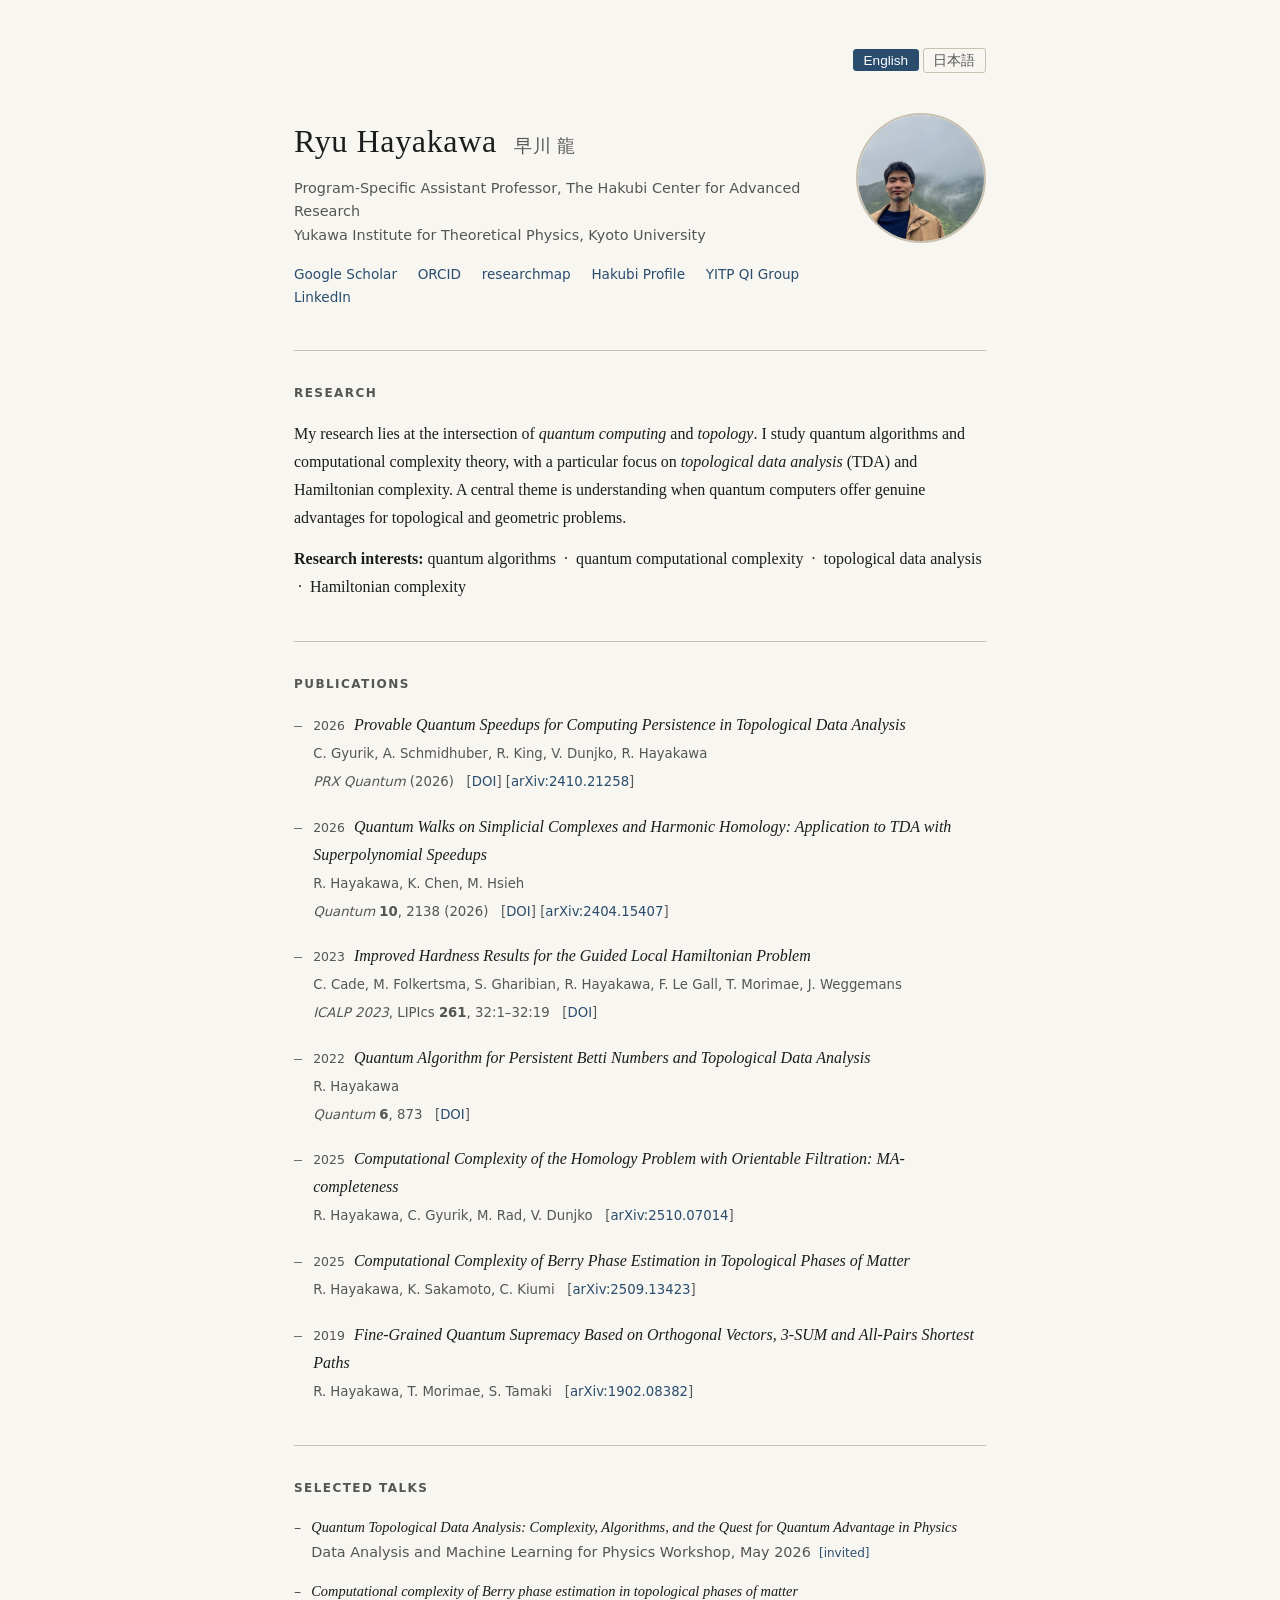
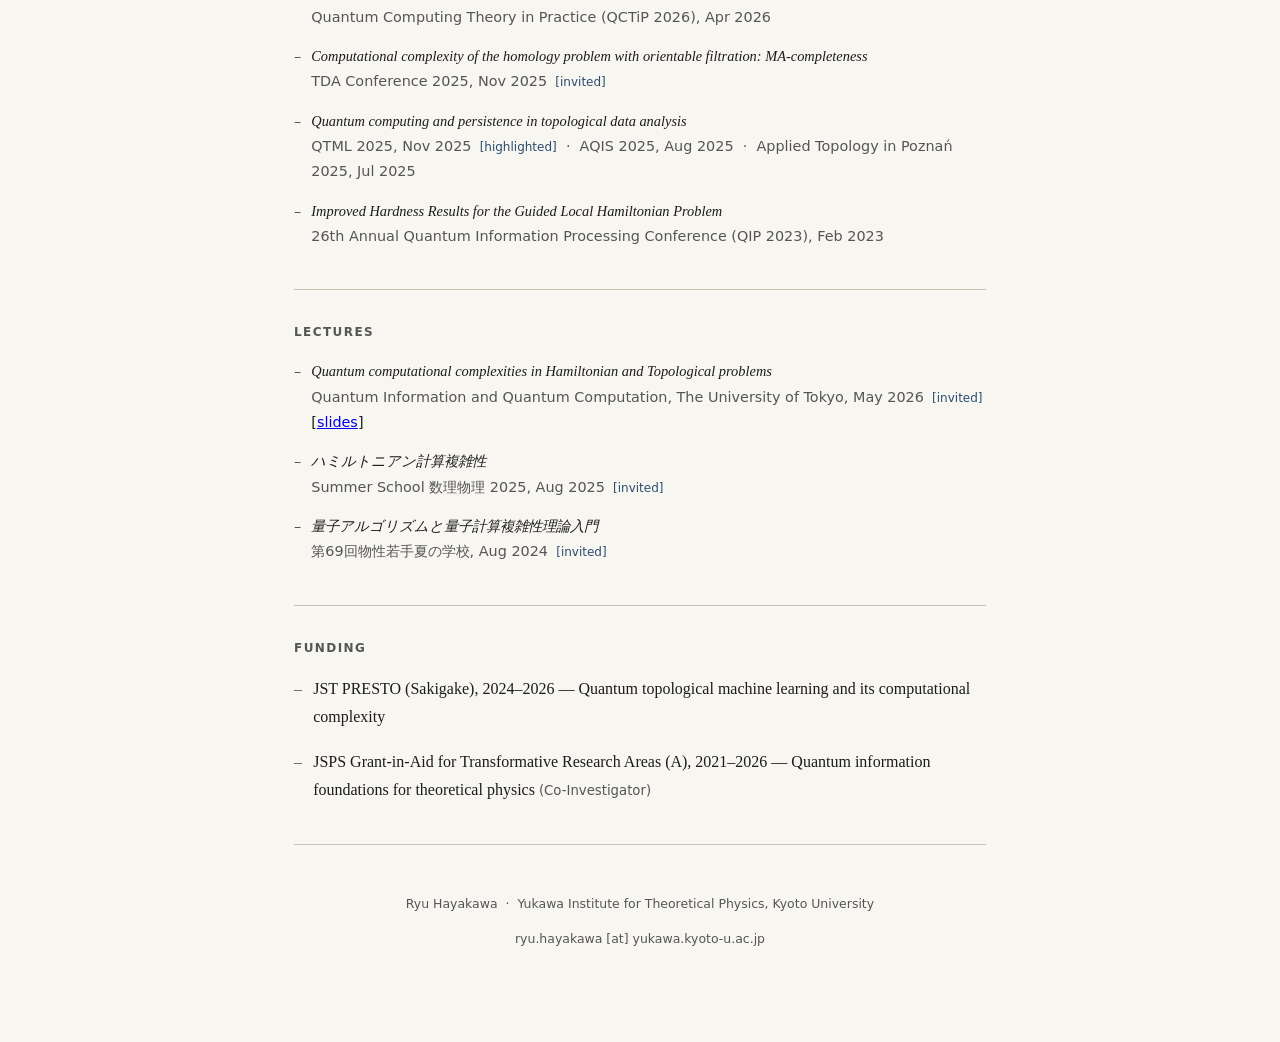
==== docs/index.html @ 7171ae9d "update publications: add PRX Quantum and Quantum 2026" ====
<!DOCTYPE html>
<html lang="en">
<head>
  <meta charset="UTF-8">
  <meta name="viewport" content="width=device-width, initial-scale=1.0">
  <title>Ryu Hayakawa</title>
  <script async src="https://www.googletagmanager.com/gtag/js?id=G-Q1CZWDJTP2"></script>
  <script>
    window.dataLayer = window.dataLayer || [];
    function gtag(){dataLayer.push(arguments);}
    gtag('js', new Date());
    gtag('config', 'G-Q1CZWDJTP2');
  </script>
  <link rel="icon" href="data:image/svg+xml,<svg xmlns='http://www.w3.org/2000/svg' viewBox='0 0 100 100'><rect width='100' height='100' rx='12' fill='%232a4d6e'/><text x='50' y='68' font-family='Georgia,serif' font-size='42' font-weight='bold' fill='%23f8f6f1' text-anchor='middle'>RH</text></svg>">
  <style>
    :root {
      --bg: #f8f6f1;
      --text: #1c1c1c;
      --muted: #555;
      --accent: #2a4d6e;
      --rule: #c8c0b0;
      --link: #2a4d6e;
    }

    * { box-sizing: border-box; margin: 0; padding: 0; }

    body {
      background: var(--bg);
      color: var(--text);
      font-family: Georgia, "Times New Roman", serif;
      font-size: 16px;
      line-height: 1.75;
      max-width: 740px;
      margin: 0 auto;
      padding: 3rem 1.5rem 5rem;
    }

    /* ── Language toggle ── */
    #lang-toggle {
      text-align: right;
      margin-bottom: 2.5rem;
      font-family: system-ui, sans-serif;
      font-size: 0.85rem;
    }
    #lang-toggle button {
      background: none;
      border: 1px solid var(--rule);
      padding: 0.2em 0.7em;
      cursor: pointer;
      font-size: 0.85rem;
      border-radius: 3px;
      color: var(--muted);
    }
    #lang-toggle button.active {
      background: var(--accent);
      color: #fff;
      border-color: var(--accent);
    }

    /* ── Header ── */
    header { margin-bottom: 2.5rem; }
    header h1 {
      font-size: 2rem;
      font-weight: normal;
      letter-spacing: 0.02em;
      margin-bottom: 0.3rem;
    }
    header h1 span.jp { font-size: 1.1rem; color: var(--muted); margin-left: 0.5em; }
    header .photo {
      float: right;
      margin: 0 0 1rem 2rem;
    }
    header .photo img {
      width: 130px;
      height: 130px;
      border-radius: 50%;
      object-fit: cover;
      border: 2px solid var(--rule);
    }
    header .affil {
      font-family: system-ui, sans-serif;
      font-size: 0.9rem;
      color: var(--muted);
      line-height: 1.6;
      margin-top: 0.5rem;
    }
    header .links {
      margin-top: 1rem;
      font-family: system-ui, sans-serif;
      font-size: 0.85rem;
    }
    header .links a { color: var(--link); text-decoration: none; margin-right: 1.2em; }
    header .links a:hover { text-decoration: underline; }

    hr { border: none; border-top: 1px solid var(--rule); margin: 2rem 0; }

    /* ── Sections ── */
    section { margin-bottom: 2.5rem; }
    h2 {
      font-size: 0.75rem;
      font-family: system-ui, sans-serif;
      letter-spacing: 0.12em;
      text-transform: uppercase;
      color: var(--muted);
      margin-bottom: 1rem;
    }

    p { margin-bottom: 0.8rem; }

    /* ── Publications ── */
    .pub-list { list-style: none; }
    .pub-list li {
      margin-bottom: 1.1rem;
      padding-left: 1.2em;
      position: relative;
    }
    .pub-list li::before {
      content: "–";
      position: absolute;
      left: 0;
      color: var(--muted);
    }
    .pub-list .title { font-style: italic; }
    .pub-list .meta {
      font-family: system-ui, sans-serif;
      font-size: 0.83rem;
      color: var(--muted);
    }
    .pub-list a { color: var(--link); text-decoration: none; }
    .pub-list a:hover { text-decoration: underline; }
    .pub-year {
      font-family: system-ui, sans-serif;
      font-size: 0.78rem;
      color: var(--muted);
      margin-right: 0.4em;
    }

    /* ── Talks ── */
    .talk-list { list-style: none; }
    .talk-list li {
      margin-bottom: 0.9rem;
      padding-left: 1.2em;
      position: relative;
      font-family: system-ui, sans-serif;
      font-size: 0.9rem;
    }
    .talk-list li::before {
      content: "–";
      position: absolute;
      left: 0;
      color: var(--muted);
    }
    .talk-list .talk-title { font-style: italic; font-family: Georgia, serif; }
    .talk-list .talk-venue { color: var(--muted); }
    .talk-invited { font-size: 0.75rem; color: var(--accent); margin-left: 0.3em; }

    /* ── Language switching ── */
    [data-lang="ja"] { display: none; }
    body.ja [data-lang="en"] { display: none; }
    body.ja [data-lang="ja"] { display: initial; }
    body.ja p[data-lang="ja"],
    body.ja li[data-lang="ja"],
    body.ja span[data-lang="ja"] { display: block; }
    body.ja span[data-lang="ja"] { display: inline; }

    /* ── Footer ── */
    footer {
      font-family: system-ui, sans-serif;
      font-size: 0.78rem;
      color: var(--muted);
      margin-top: 3rem;
      text-align: center;
    }
  </style>
</head>
<body>

<div id="lang-toggle">
  <button id="btn-en" class="active" onclick="setLang('en')">English</button>
  <button id="btn-ja" onclick="setLang('ja')">日本語</button>
</div>

<!-- ══ Header ══ -->
<header>
  <div class="photo"><img src="photo.jpg" alt="Ryu Hayakawa"></div>
  <h1>Ryu Hayakawa <span class="jp">早川 龍</span></h1>
  <div class="affil">
    <span data-lang="en">
      Program-Specific Assistant Professor, The Hakubi Center for Advanced Research<br>
      Yukawa Institute for Theoretical Physics, Kyoto University
    </span>
    <span data-lang="ja">
      京都大学 白眉センター 特定助教<br>
      受入先：基礎物理学研究所
    </span>
  </div>
  <div class="links">
    <a href="https://scholar.google.com/citations?user=KYRQmgQAAAAJ" target="_blank">Google Scholar</a>
    <a href="https://orcid.org/0000-0002-5403-1342" target="_blank">ORCID</a>
    <a href="https://researchmap.jp/ryuhayakawa" target="_blank">researchmap</a>
    <a href="https://www.hakubi.kyoto-u.ac.jp/mem/hayakawa/" target="_blank">Hakubi Profile</a>
    <a href="https://www.yukawa.kyoto-u.ac.jp/contents/labs/quantum_information" target="_blank">YITP QI Group</a>
    <a href="https://www.linkedin.com/in/ryu-hayakawa-19266b3bb/" target="_blank">LinkedIn</a>
  </div>
</header>

<hr>

<!-- ══ Research ══ -->
<section id="research">
  <h2>Research</h2>
  <p data-lang="en">
    My research lies at the intersection of <em>quantum computing</em> and <em>topology</em>.
    I study quantum algorithms and computational complexity theory, with a particular focus on
    <em>topological data analysis</em> (TDA) and Hamiltonian complexity.
    A central theme is understanding when quantum computers offer genuine advantages for
    topological and geometric problems.
  </p>
  <p data-lang="ja">
    量子計算とトポロジーの融合領域を研究しています。
    量子アルゴリズム・計算複雑性理論を中心に、特に<em>位相的データ解析</em>（TDA）への
    量子計算の応用とハミルトニアン計算複雑性を研究しています。
  </p>
  <p data-lang="en" style="margin-top:0.5rem;">
    <strong>Research interests:</strong>
    quantum algorithms &nbsp;·&nbsp;
    quantum computational complexity &nbsp;·&nbsp;
    topological data analysis &nbsp;·&nbsp;
    Hamiltonian complexity
  </p>
  <p data-lang="ja" style="margin-top:0.5rem;">
    <strong>研究テーマ：</strong>
    量子アルゴリズム &nbsp;·&nbsp;
    量子計算複雑性 &nbsp;·&nbsp;
    位相的データ解析 &nbsp;·&nbsp;
    ハミルトニアン計算複雑性
  </p>
</section>

<hr>

<!-- ══ Publications ══ -->
<section id="publications">
  <h2>Publications</h2>

  <ul class="pub-list">

    <!-- Peer-reviewed -->
    <li>
      <span class="pub-year">2026</span>
      <span class="title">Provable Quantum Speedups for Computing Persistence in Topological Data Analysis</span><br>
      <span class="meta">
        C. Gyurik, A. Schmidhuber, R. King, V. Dunjko, R. Hayakawa<br>
        <em>PRX Quantum</em> (2026) &nbsp;
        [<a href="https://doi.org/10.1103/gvys-hl8h" target="_blank">DOI</a>]
        [<a href="https://arxiv.org/abs/2410.21258" target="_blank">arXiv:2410.21258</a>]
      </span>
    </li>

    <li>
      <span class="pub-year">2026</span>
      <span class="title">Quantum Walks on Simplicial Complexes and Harmonic Homology: Application to TDA with Superpolynomial Speedups</span><br>
      <span class="meta">
        R. Hayakawa, K. Chen, M. Hsieh<br>
        <em>Quantum</em> <strong>10</strong>, 2138 (2026) &nbsp;
        [<a href="https://doi.org/10.22331/q-2026-06-15-2138" target="_blank">DOI</a>]
        [<a href="https://arxiv.org/abs/2404.15407" target="_blank">arXiv:2404.15407</a>]
      </span>
    </li>

    <li>
      <span class="pub-year">2023</span>
      <span class="title">Improved Hardness Results for the Guided Local Hamiltonian Problem</span><br>
      <span class="meta">
        C. Cade, M. Folkertsma, S. Gharibian, R. Hayakawa, F. Le Gall, T. Morimae, J. Weggemans<br>
        <em>ICALP 2023</em>, LIPIcs <strong>261</strong>, 32:1–32:19 &nbsp;
        [<a href="https://doi.org/10.4230/LIPIcs.ICALP.2023.32" target="_blank">DOI</a>]
      </span>
    </li>

    <li>
      <span class="pub-year">2022</span>
      <span class="title">Quantum Algorithm for Persistent Betti Numbers and Topological Data Analysis</span><br>
      <span class="meta">
        R. Hayakawa<br>
        <em>Quantum</em> <strong>6</strong>, 873 &nbsp;
        [<a href="https://doi.org/10.22331/q-2022-12-07-873" target="_blank">DOI</a>]
      </span>
    </li>

    <!-- Preprints -->
    <li>
      <span class="pub-year">2025</span>
      <span class="title">Computational Complexity of the Homology Problem with Orientable Filtration: MA-completeness</span><br>
      <span class="meta">
        R. Hayakawa, C. Gyurik, M. Rad, V. Dunjko &nbsp;
        [<a href="https://arxiv.org/abs/2510.07014" target="_blank">arXiv:2510.07014</a>]
      </span>
    </li>

    <li>
      <span class="pub-year">2025</span>
      <span class="title">Computational Complexity of Berry Phase Estimation in Topological Phases of Matter</span><br>
      <span class="meta">
        R. Hayakawa, K. Sakamoto, C. Kiumi &nbsp;
        [<a href="https://arxiv.org/abs/2509.13423" target="_blank">arXiv:2509.13423</a>]
      </span>
    </li>

    <li>
      <span class="pub-year">2019</span>
      <span class="title">Fine-Grained Quantum Supremacy Based on Orthogonal Vectors, 3-SUM and All-Pairs Shortest Paths</span><br>
      <span class="meta">
        R. Hayakawa, T. Morimae, S. Tamaki &nbsp;
        [<a href="https://arxiv.org/abs/1902.08382" target="_blank">arXiv:1902.08382</a>]
      </span>
    </li>

  </ul>
</section>

<hr>

<!-- ══ Talks ══ -->
<section id="talks">
  <h2>Selected Talks</h2>
  <ul class="talk-list">

    <li>
      <span class="talk-title">Quantum Topological Data Analysis: Complexity, Algorithms, and the Quest for Quantum Advantage in Physics</span><br>
      <span class="talk-venue">Data Analysis and Machine Learning for Physics Workshop, May 2026 <span class="talk-invited">[invited]</span></span>
    </li>

    <li>
      <span class="talk-title">Computational complexity of Berry phase estimation in topological phases of matter</span><br>
      <span class="talk-venue">Quantum Computing Theory in Practice (QCTiP 2026), Apr 2026</span>
    </li>

    <li>
      <span class="talk-title">Computational complexity of the homology problem with orientable filtration: MA-completeness</span><br>
      <span class="talk-venue">TDA Conference 2025, Nov 2025 <span class="talk-invited">[invited]</span></span>
    </li>

    <li>
      <span class="talk-title">Quantum computing and persistence in topological data analysis</span><br>
      <span class="talk-venue">QTML 2025, Nov 2025 <span class="talk-invited">[highlighted]</span> &nbsp;·&nbsp; AQIS 2025, Aug 2025 &nbsp;·&nbsp; Applied Topology in Poznań 2025, Jul 2025</span>
    </li>

    <li>
      <span class="talk-title">Improved Hardness Results for the Guided Local Hamiltonian Problem</span><br>
      <span class="talk-venue">26th Annual Quantum Information Processing Conference (QIP 2023), Feb 2023</span>
    </li>

  </ul>
</section>

<hr>

<!-- ══ Teaching ══ -->
<section id="teaching">
  <h2>Lectures</h2>
  <ul class="talk-list">

    <li>
      <span class="talk-title">Quantum computational complexities in Hamiltonian and Topological problems</span><br>
      <span class="talk-venue">Quantum Information and Quantum Computation, The University of Tokyo, May 2026 <span class="talk-invited">[invited]</span></span>
      <span class="meta">[<a href="slides/utokyo2026.pdf" target="_blank">slides</a>]</span>
    </li>

    <li>
      <span class="talk-title">ハミルトニアン計算複雑性</span><br>
      <span class="talk-venue">Summer School 数理物理 2025, Aug 2025 <span class="talk-invited">[invited]</span></span>
    </li>

    <li>
      <span class="talk-title">量子アルゴリズムと量子計算複雑性理論入門</span><br>
      <span class="talk-venue">第69回物性若手夏の学校, Aug 2024 <span class="talk-invited">[invited]</span></span>
    </li>

  </ul>
</section>

<hr>

<!-- ══ Funding ══ -->
<section id="funding">
  <h2 data-lang="en">Funding</h2>
  <h2 data-lang="ja" style="display:none;">競争的資金</h2>
  <ul class="pub-list">
    <li>
      <span data-lang="en">JST PRESTO (Sakigake), 2024–2026 — Quantum topological machine learning and its computational complexity</span>
      <span data-lang="ja">JST さきがけ（2024〜2026）：量子位相的機械学習法の開発と計算複雑性の解析</span>
    </li>
    <li>
      <span data-lang="en">JSPS Grant-in-Aid for Transformative Research Areas (A), 2021–2026 — Quantum information foundations for theoretical physics <span class="meta">(Co-Investigator)</span></span>
      <span data-lang="ja">科研費 学術変革領域研究(A)（2021〜2026）：理論物理学のための量子情報理論基礎 <span class="meta">（研究分担者）</span></span>
    </li>
  </ul>
</section>

<hr>

<!-- ══ Footer ══ -->
<footer>
  <p>Ryu Hayakawa &nbsp;·&nbsp; Yukawa Institute for Theoretical Physics, Kyoto University</p>
  <p style="margin-top:0.3rem;">ryu.hayakawa [at] yukawa.kyoto-u.ac.jp</p>
</footer>

<script>
  function setLang(lang) {
    document.body.classList.toggle('ja', lang === 'ja');
    document.getElementById('btn-en').classList.toggle('active', lang === 'en');
    document.getElementById('btn-ja').classList.toggle('active', lang === 'ja');
    document.documentElement.lang = lang;
  }
</script>

</body>
</html>
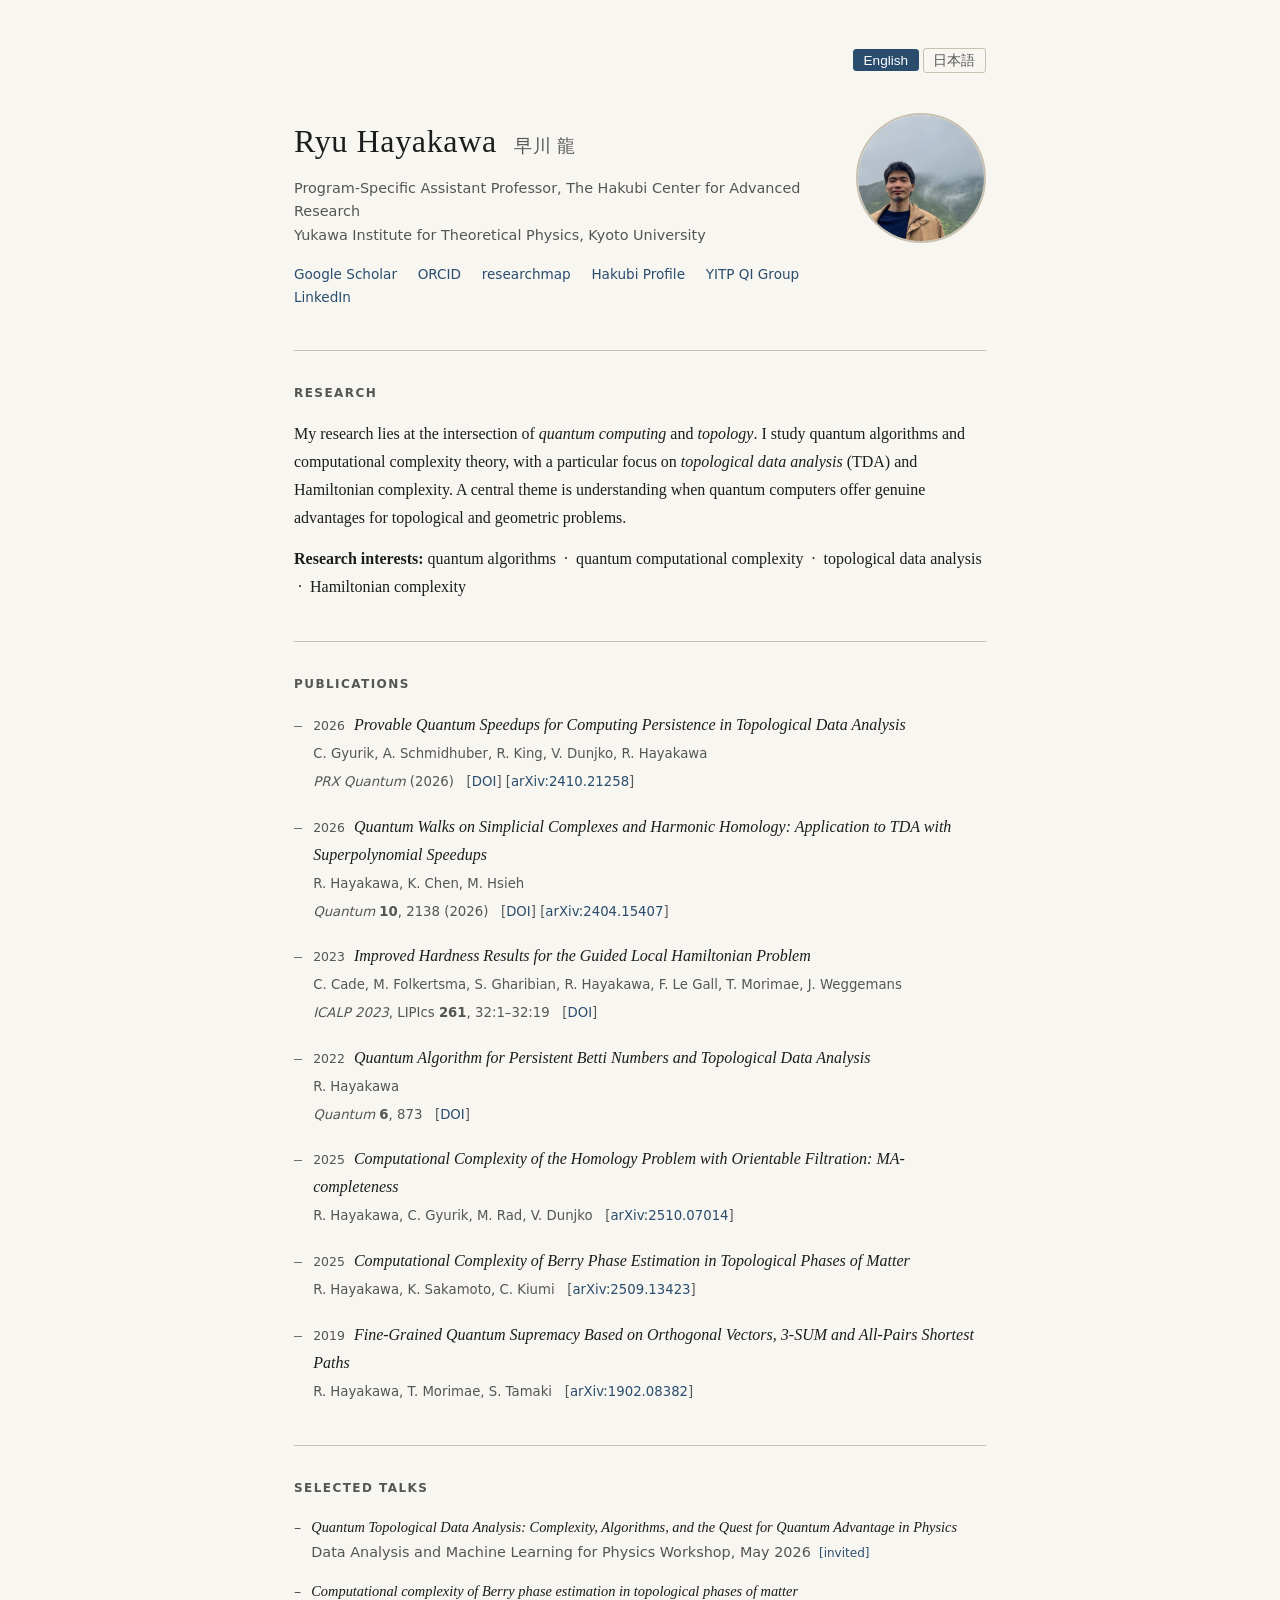
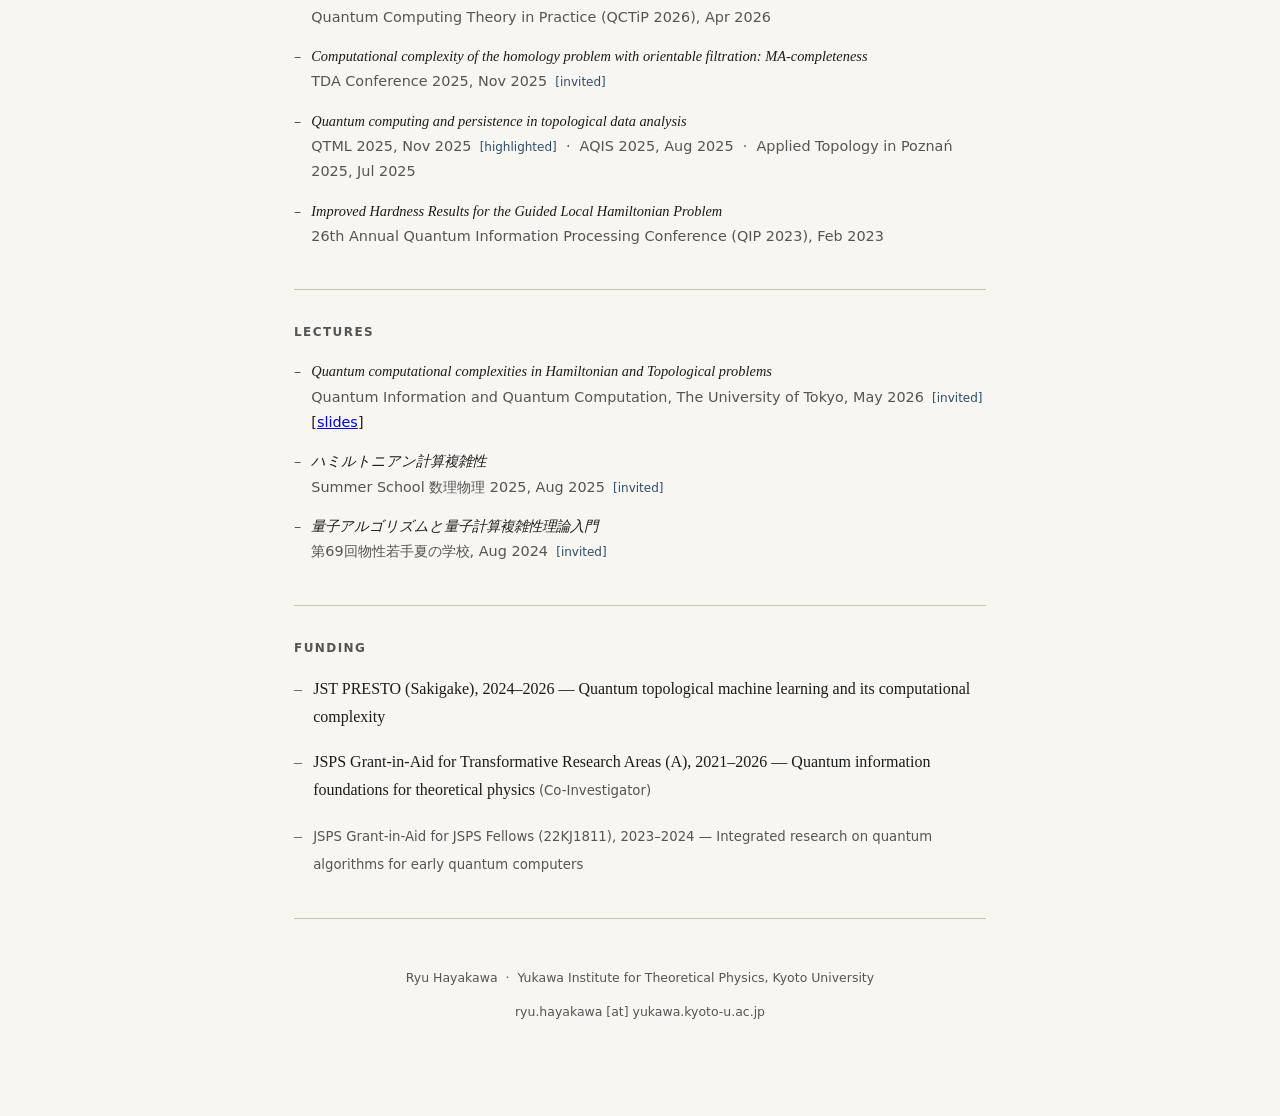
==== commit 3b53e164: "add past funding: JSPS Fellows 22KJ1811" ====
--- a/docs/index.html
+++ b/docs/index.html
@@ -395,6 +395,10 @@
       <span data-lang="en">JSPS Grant-in-Aid for Transformative Research Areas (A), 2021–2026 — Quantum information foundations for theoretical physics <span class="meta">(Co-Investigator)</span></span>
       <span data-lang="ja">科研費 学術変革領域研究(A)（2021〜2026）：理論物理学のための量子情報理論基礎 <span class="meta">（研究分担者）</span></span>
     </li>
+    <li>
+      <span data-lang="en" class="meta">JSPS Grant-in-Aid for JSPS Fellows (22KJ1811), 2023–2024 — Integrated research on quantum algorithms for early quantum computers</span>
+      <span data-lang="ja" class="meta">科研費 特別研究員奨励費（22KJ1811、2023〜2024）：初期の量子計算機に向けた量子アルゴリズムの統合的な研究</span>
+    </li>
   </ul>
 </section>
 
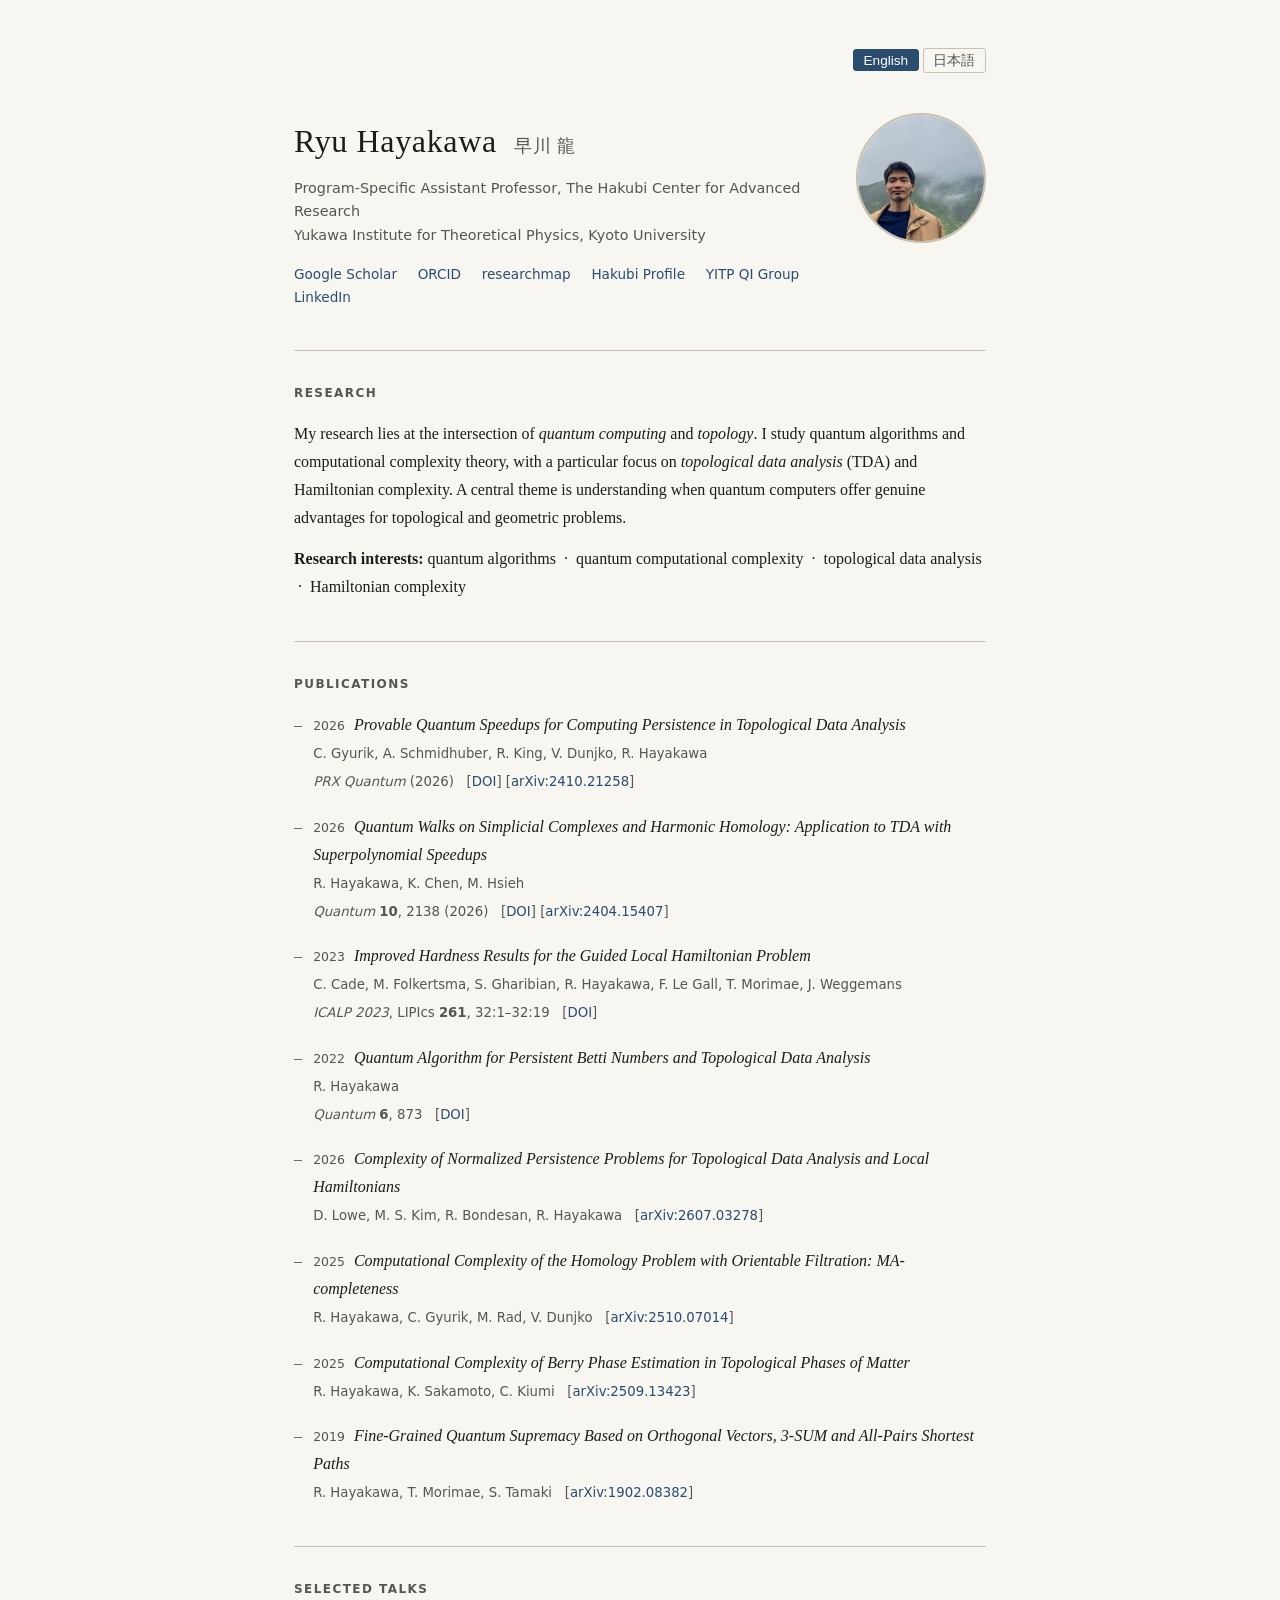
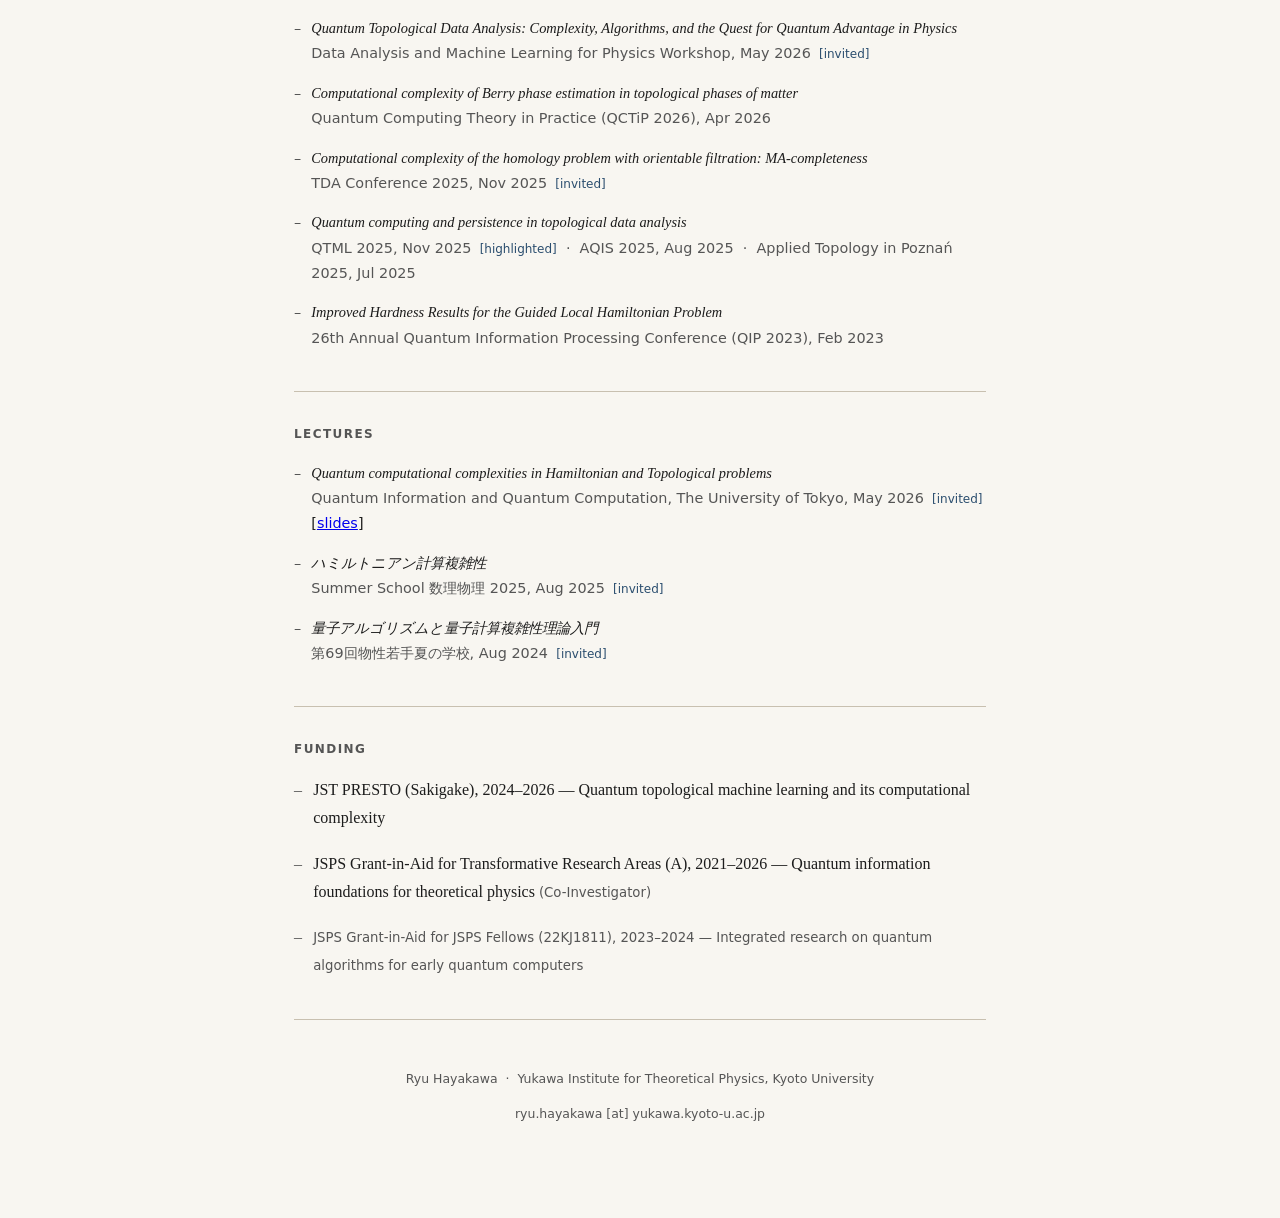
==== commit 907ce0ef: "add preprint: Complexity of Normalized Persistence Problems (arXiv:2607.03278)" ====
--- a/docs/index.html
+++ b/docs/index.html
@@ -290,6 +290,15 @@
 
     <!-- Preprints -->
     <li>
+      <span class="pub-year">2026</span>
+      <span class="title">Complexity of Normalized Persistence Problems for Topological Data Analysis and Local Hamiltonians</span><br>
+      <span class="meta">
+        D. Lowe, M. S. Kim, R. Bondesan, R. Hayakawa &nbsp;
+        [<a href="https://arxiv.org/abs/2607.03278" target="_blank">arXiv:2607.03278</a>]
+      </span>
+    </li>
+
+    <li>
       <span class="pub-year">2025</span>
       <span class="title">Computational Complexity of the Homology Problem with Orientable Filtration: MA-completeness</span><br>
       <span class="meta">
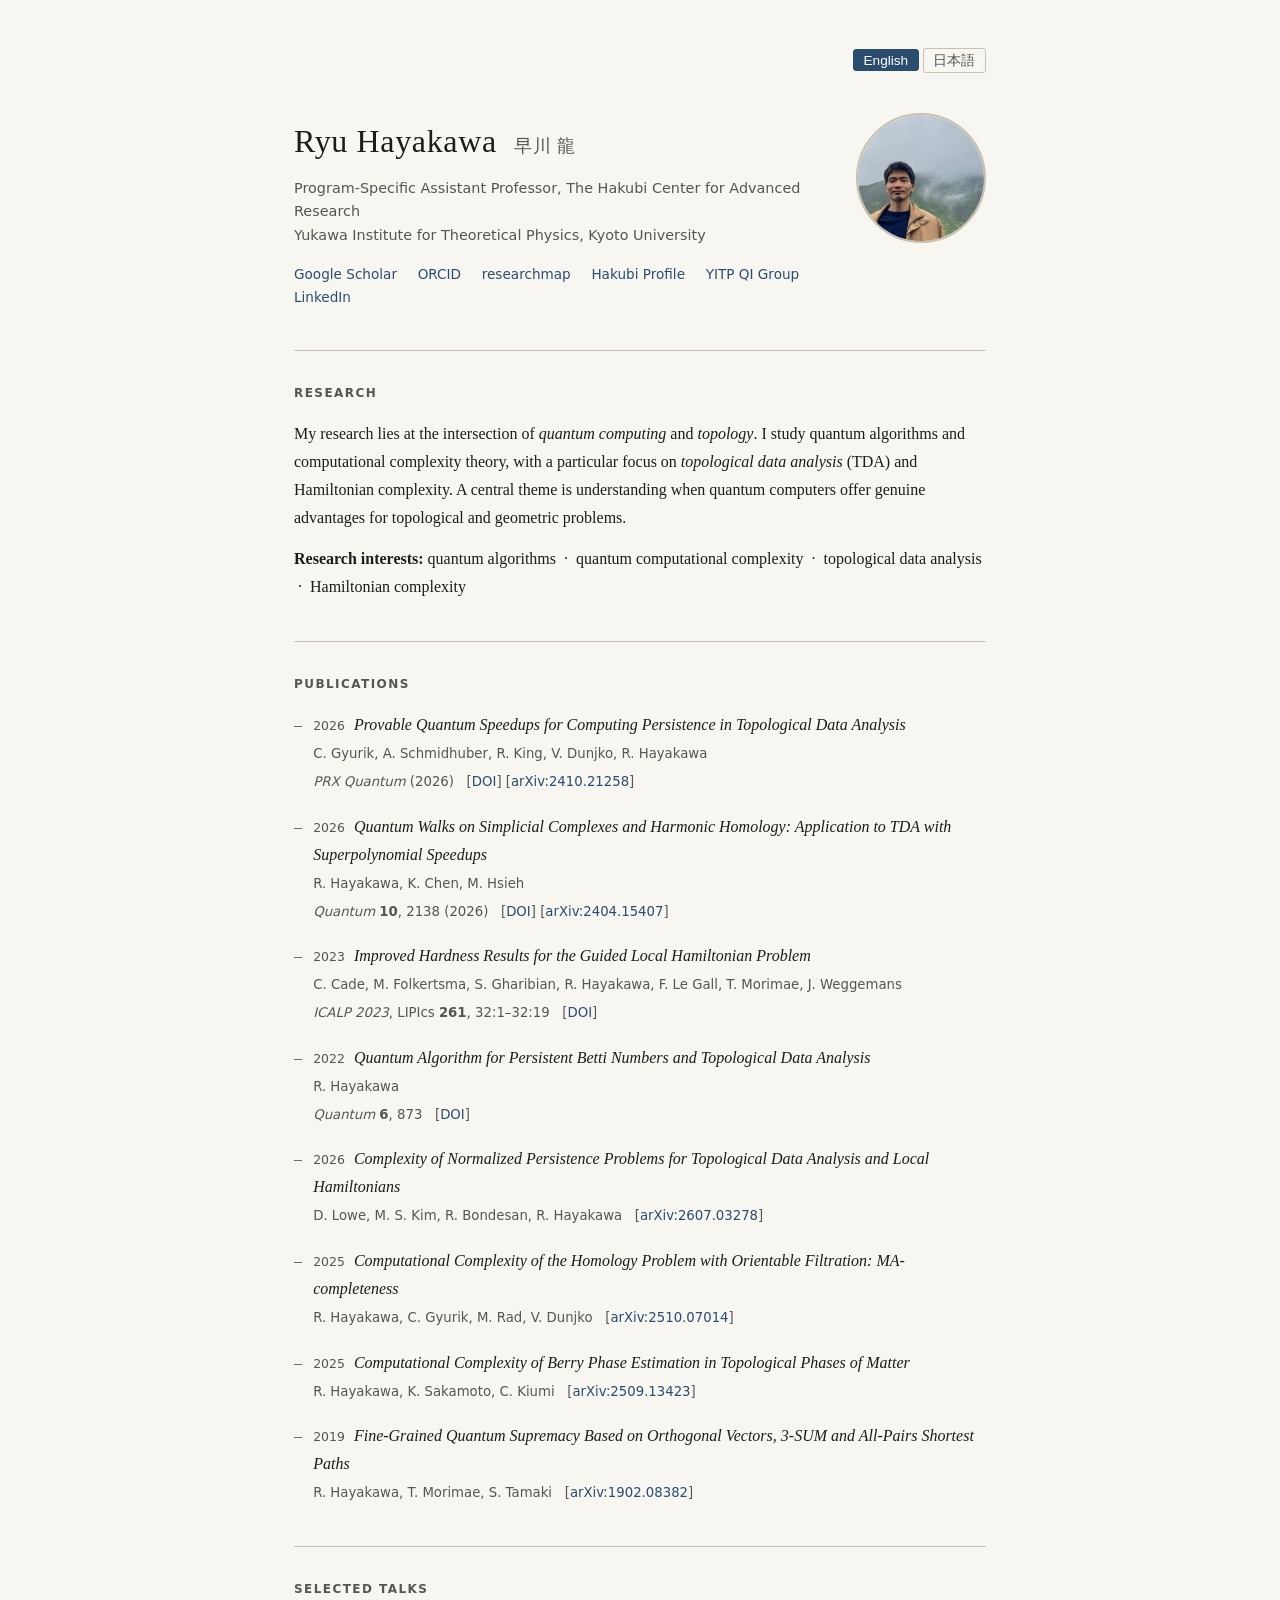
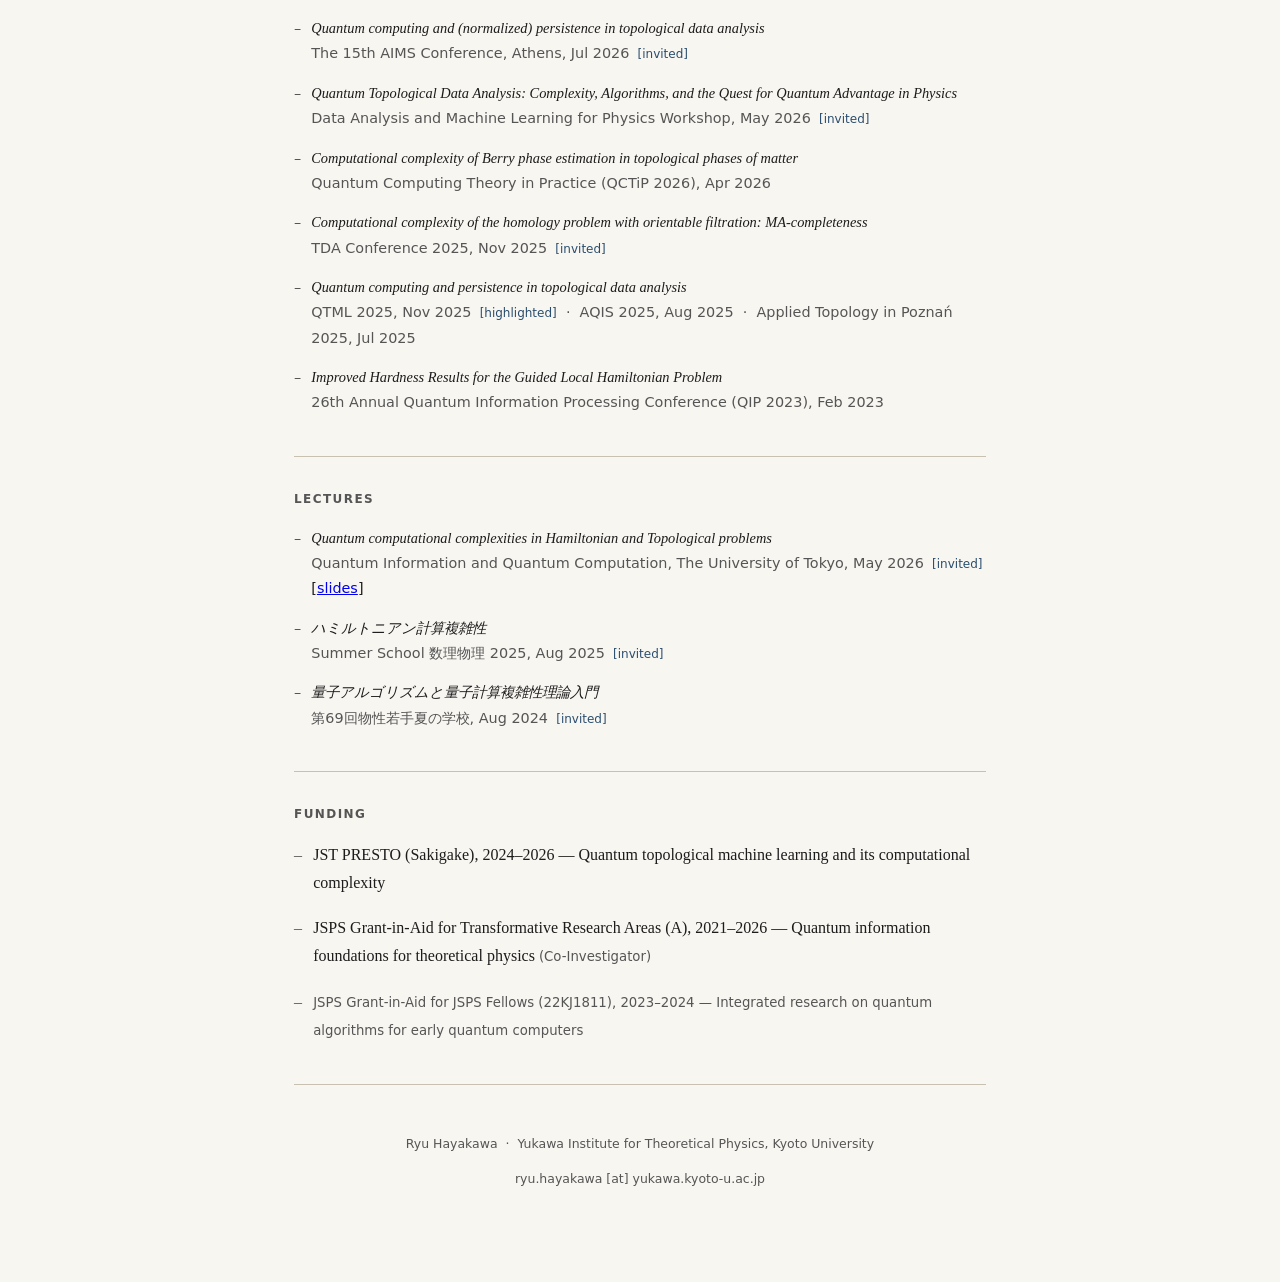
==== commit 574dc928: "add preprint: Complexity of Normalized Persistence Problems (arXiv:2607.03278)" ====
--- a/docs/index.html
+++ b/docs/index.html
@@ -336,6 +336,11 @@
   <ul class="talk-list">
 
     <li>
+      <span class="talk-title">Quantum computing and (normalized) persistence in topological data analysis</span><br>
+      <span class="talk-venue">The 15th AIMS Conference, Athens, Jul 2026 <span class="talk-invited">[invited]</span></span>
+    </li>
+
+    <li>
       <span class="talk-title">Quantum Topological Data Analysis: Complexity, Algorithms, and the Quest for Quantum Advantage in Physics</span><br>
       <span class="talk-venue">Data Analysis and Machine Learning for Physics Workshop, May 2026 <span class="talk-invited">[invited]</span></span>
     </li>
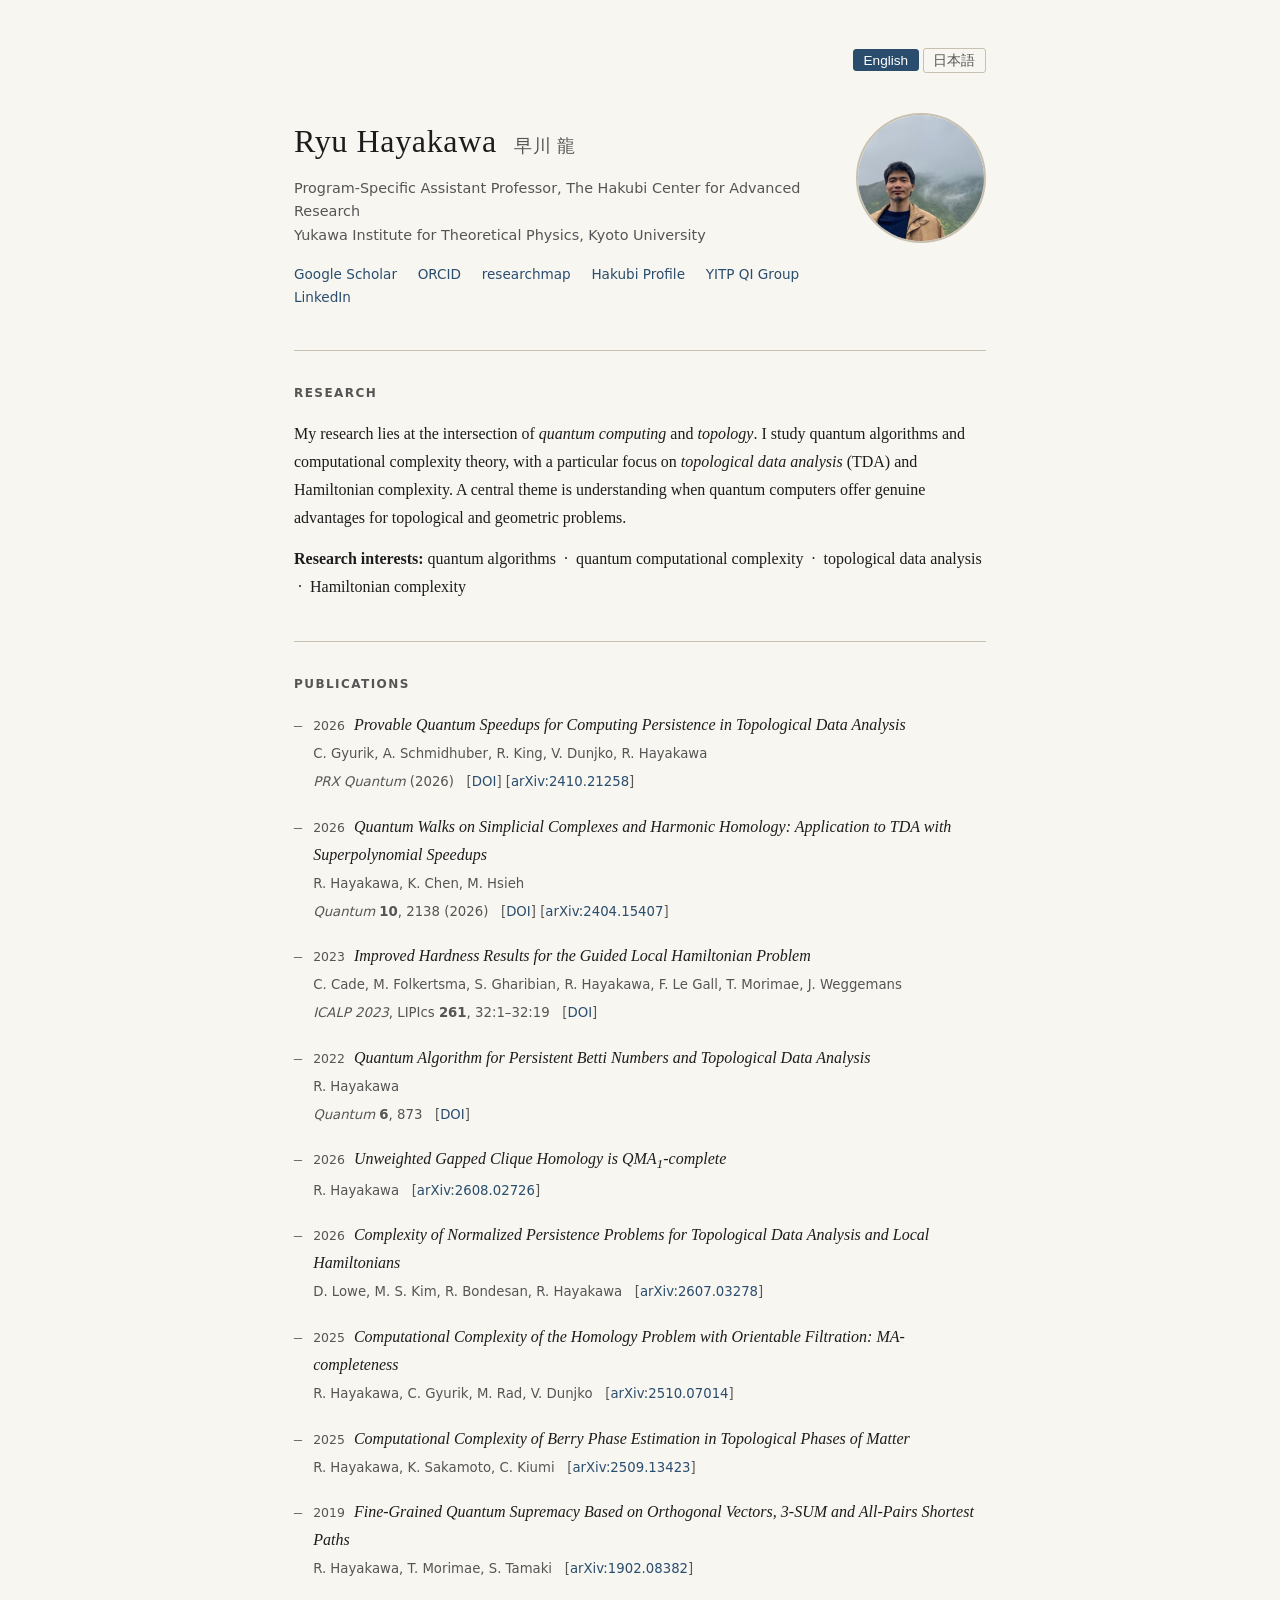
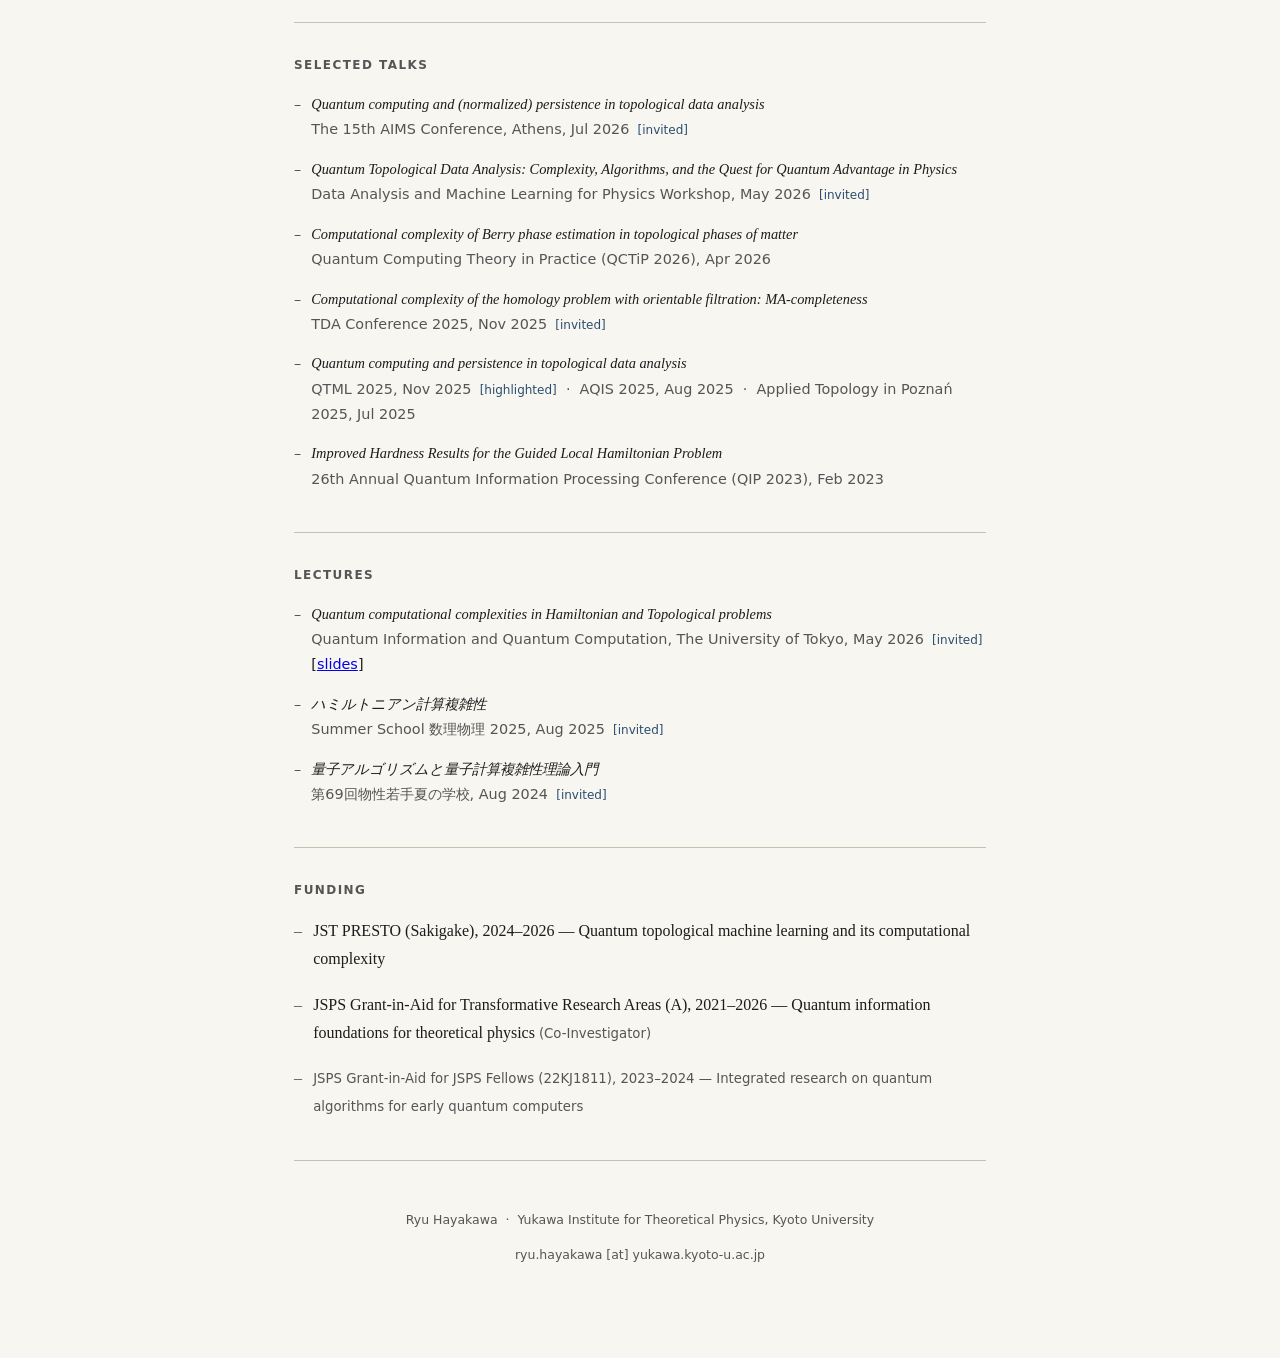
==== commit 1cb6c8db: "Add unweighted clique homology preprint" ====
--- a/docs/index.html
+++ b/docs/index.html
@@ -291,6 +291,15 @@
     <!-- Preprints -->
     <li>
       <span class="pub-year">2026</span>
+      <span class="title">Unweighted Gapped Clique Homology is QMA<sub>1</sub>-complete</span><br>
+      <span class="meta">
+        R. Hayakawa &nbsp;
+        [<a href="https://arxiv.org/abs/2608.02726" target="_blank">arXiv:2608.02726</a>]
+      </span>
+    </li>
+
+    <li>
+      <span class="pub-year">2026</span>
       <span class="title">Complexity of Normalized Persistence Problems for Topological Data Analysis and Local Hamiltonians</span><br>
       <span class="meta">
         D. Lowe, M. S. Kim, R. Bondesan, R. Hayakawa &nbsp;
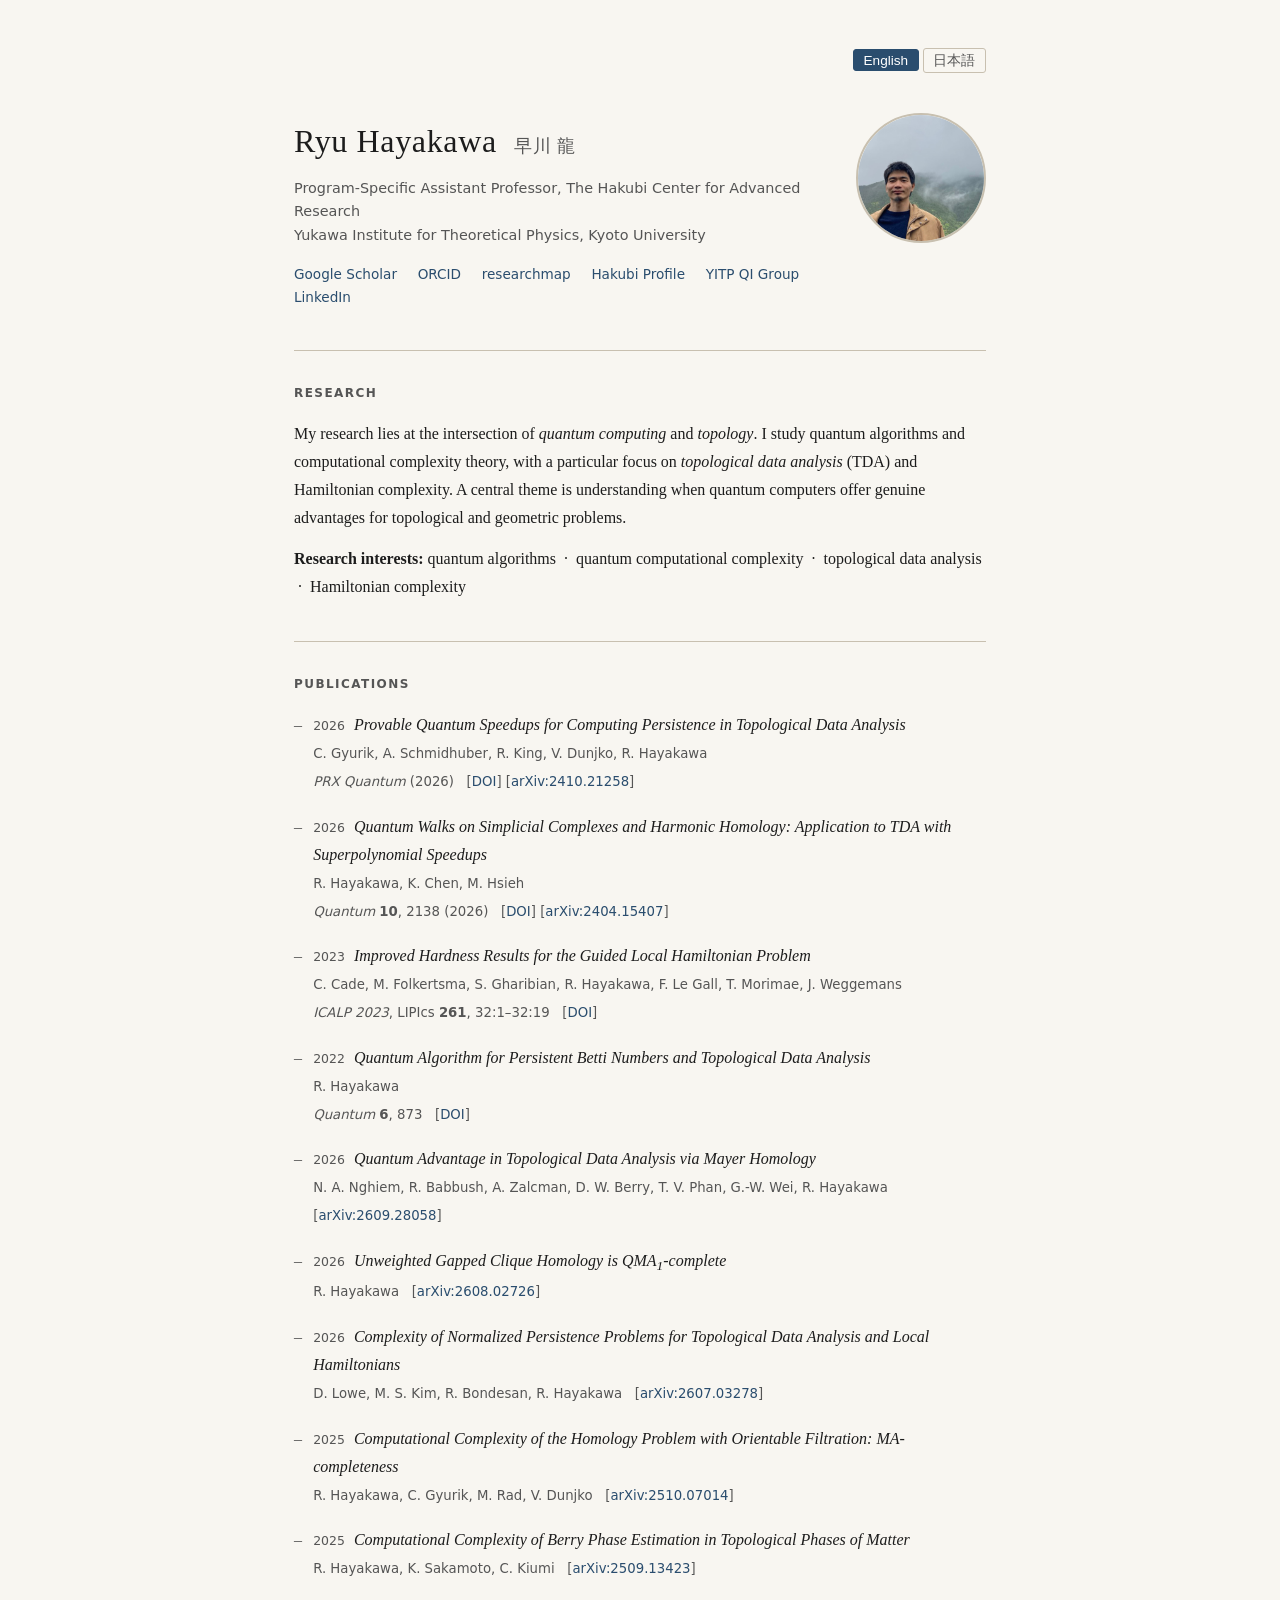
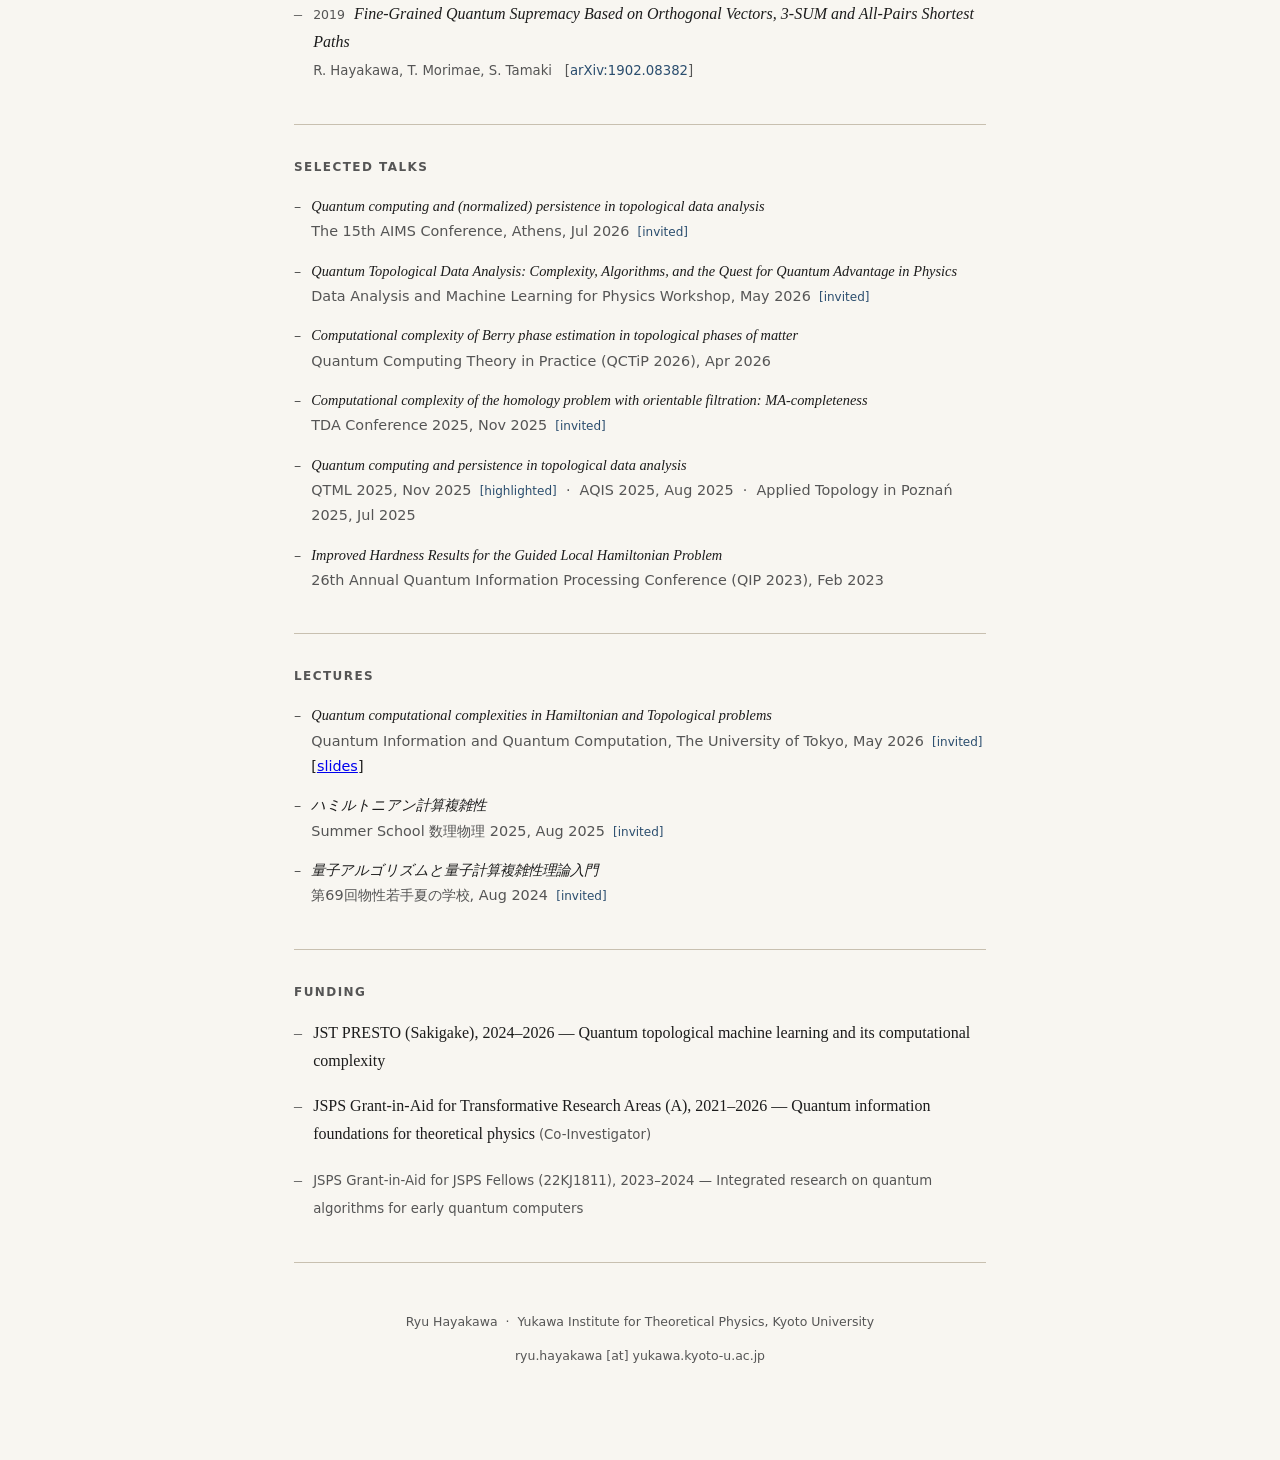
==== commit 2239c042: "Add Mayer homology preprint" ====
--- a/docs/index.html
+++ b/docs/index.html
@@ -291,6 +291,15 @@
     <!-- Preprints -->
     <li>
       <span class="pub-year">2026</span>
+      <span class="title">Quantum Advantage in Topological Data Analysis via Mayer Homology</span><br>
+      <span class="meta">
+        N. A. Nghiem, R. Babbush, A. Zalcman, D. W. Berry, T. V. Phan, G.-W. Wei, R. Hayakawa &nbsp;
+        [<a href="https://arxiv.org/abs/2609.28058" target="_blank">arXiv:2609.28058</a>]
+      </span>
+    </li>
+
+    <li>
+      <span class="pub-year">2026</span>
       <span class="title">Unweighted Gapped Clique Homology is QMA<sub>1</sub>-complete</span><br>
       <span class="meta">
         R. Hayakawa &nbsp;
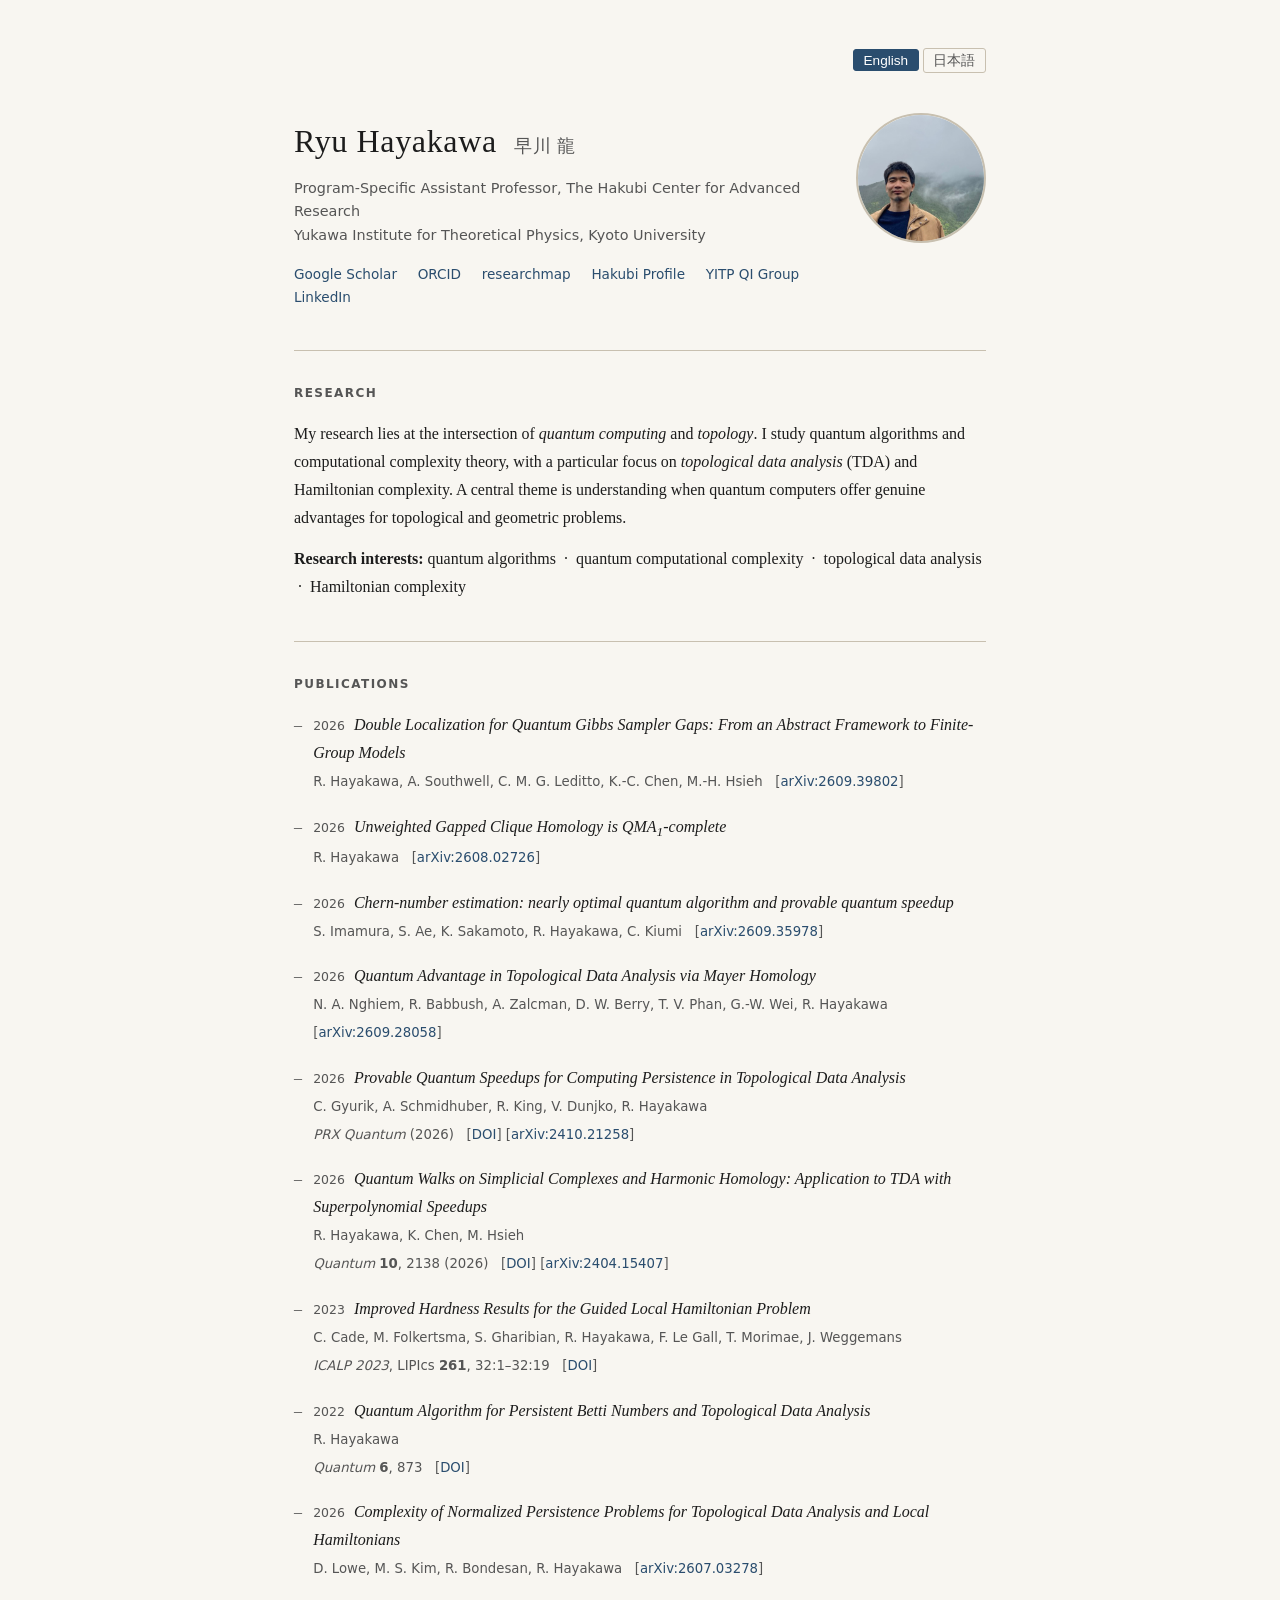
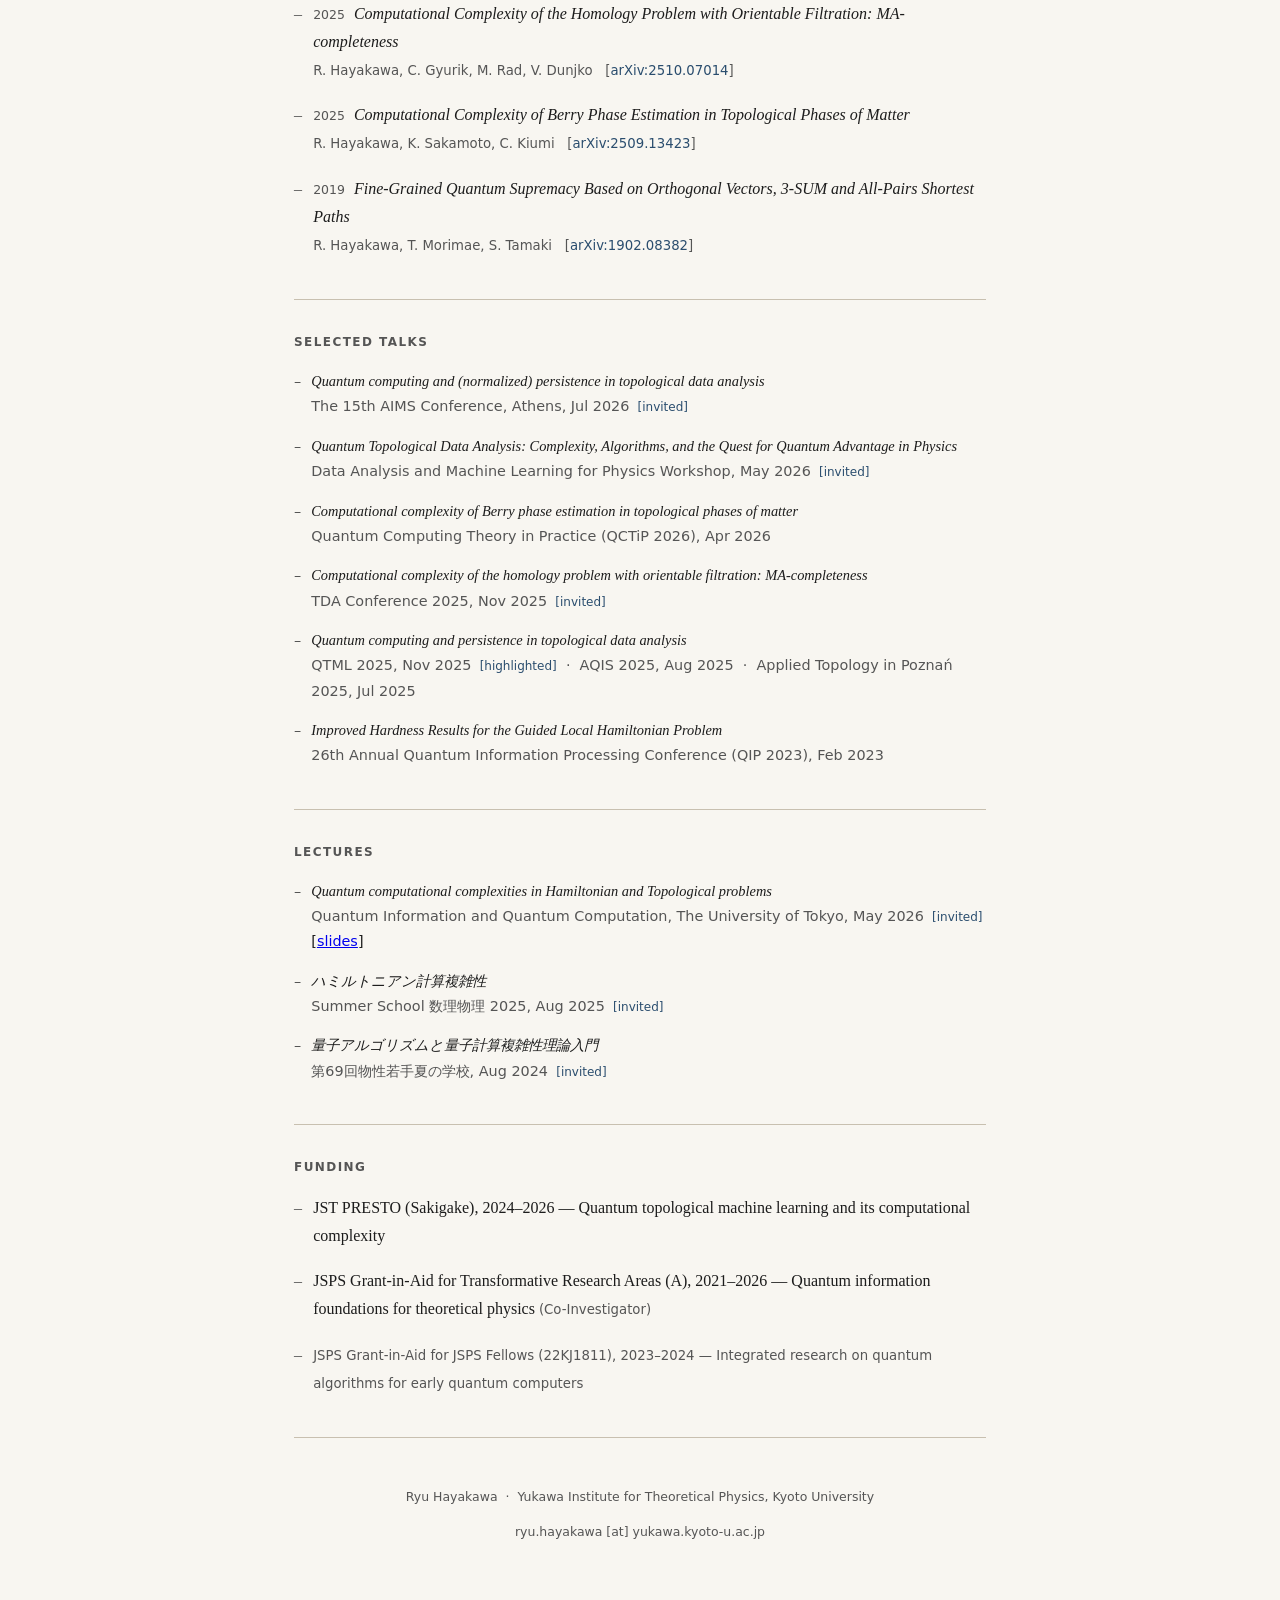
==== commit 4801df08: "Add recent preprints and feature double localization" ====
--- a/docs/index.html
+++ b/docs/index.html
@@ -245,6 +245,43 @@
 
   <ul class="pub-list">
 
+    <!-- Recent preprints: featured order -->
+    <li>
+      <span class="pub-year">2026</span>
+      <span class="title">Double Localization for Quantum Gibbs Sampler Gaps: From an Abstract Framework to Finite-Group Models</span><br>
+      <span class="meta">
+        R. Hayakawa, A. Southwell, C. M. G. Leditto, K.-C. Chen, M.-H. Hsieh &nbsp;
+        [<a href="https://arxiv.org/abs/2609.39802" target="_blank">arXiv:2609.39802</a>]
+      </span>
+    </li>
+
+    <li>
+      <span class="pub-year">2026</span>
+      <span class="title">Unweighted Gapped Clique Homology is QMA<sub>1</sub>-complete</span><br>
+      <span class="meta">
+        R. Hayakawa &nbsp;
+        [<a href="https://arxiv.org/abs/2608.02726" target="_blank">arXiv:2608.02726</a>]
+      </span>
+    </li>
+
+    <li>
+      <span class="pub-year">2026</span>
+      <span class="title">Chern-number estimation: nearly optimal quantum algorithm and provable quantum speedup</span><br>
+      <span class="meta">
+        S. Imamura, S. Ae, K. Sakamoto, R. Hayakawa, C. Kiumi &nbsp;
+        [<a href="https://arxiv.org/abs/2609.35978" target="_blank">arXiv:2609.35978</a>]
+      </span>
+    </li>
+
+    <li>
+      <span class="pub-year">2026</span>
+      <span class="title">Quantum Advantage in Topological Data Analysis via Mayer Homology</span><br>
+      <span class="meta">
+        N. A. Nghiem, R. Babbush, A. Zalcman, D. W. Berry, T. V. Phan, G.-W. Wei, R. Hayakawa &nbsp;
+        [<a href="https://arxiv.org/abs/2609.28058" target="_blank">arXiv:2609.28058</a>]
+      </span>
+    </li>
+
     <!-- Peer-reviewed -->
     <li>
       <span class="pub-year">2026</span>
@@ -288,24 +325,7 @@
       </span>
     </li>
 
-    <!-- Preprints -->
-    <li>
-      <span class="pub-year">2026</span>
-      <span class="title">Quantum Advantage in Topological Data Analysis via Mayer Homology</span><br>
-      <span class="meta">
-        N. A. Nghiem, R. Babbush, A. Zalcman, D. W. Berry, T. V. Phan, G.-W. Wei, R. Hayakawa &nbsp;
-        [<a href="https://arxiv.org/abs/2609.28058" target="_blank">arXiv:2609.28058</a>]
-      </span>
-    </li>
-
-    <li>
-      <span class="pub-year">2026</span>
-      <span class="title">Unweighted Gapped Clique Homology is QMA<sub>1</sub>-complete</span><br>
-      <span class="meta">
-        R. Hayakawa &nbsp;
-        [<a href="https://arxiv.org/abs/2608.02726" target="_blank">arXiv:2608.02726</a>]
-      </span>
-    </li>
+    <!-- Earlier preprints -->
 
     <li>
       <span class="pub-year">2026</span>
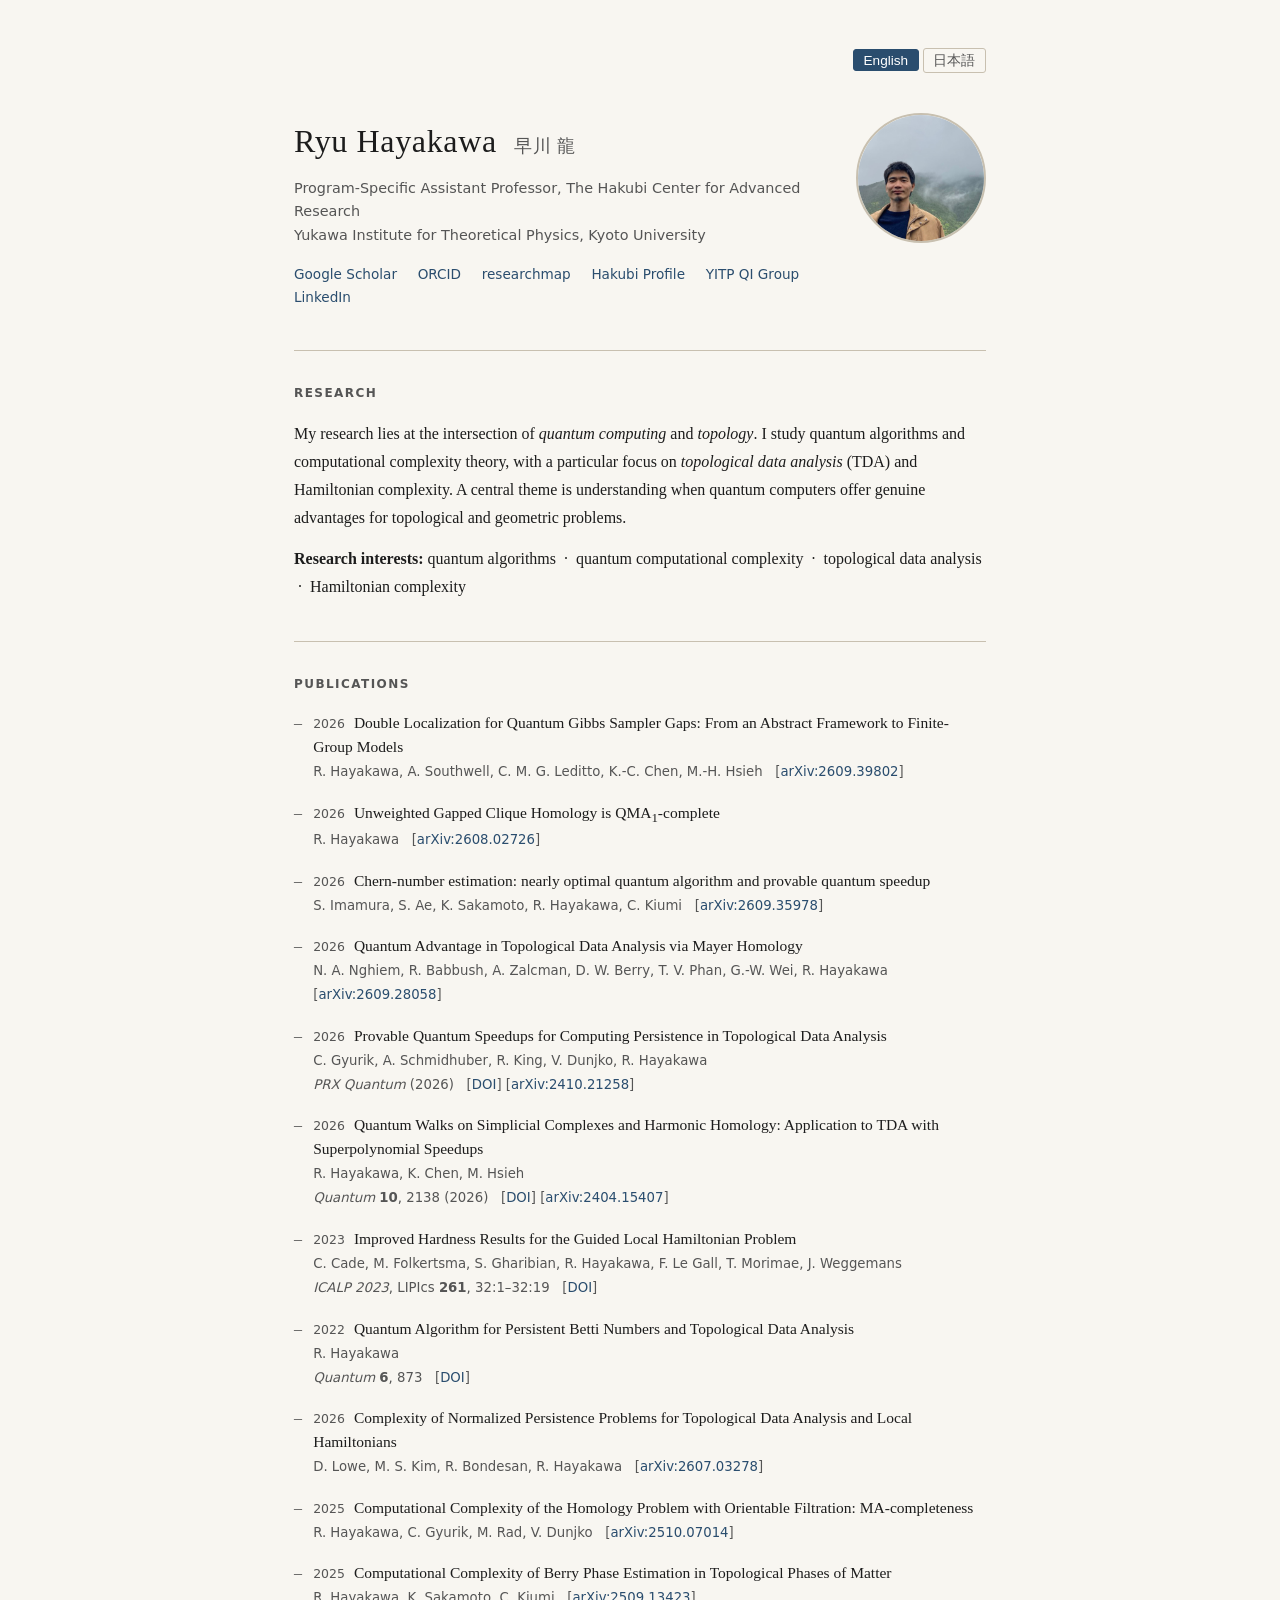
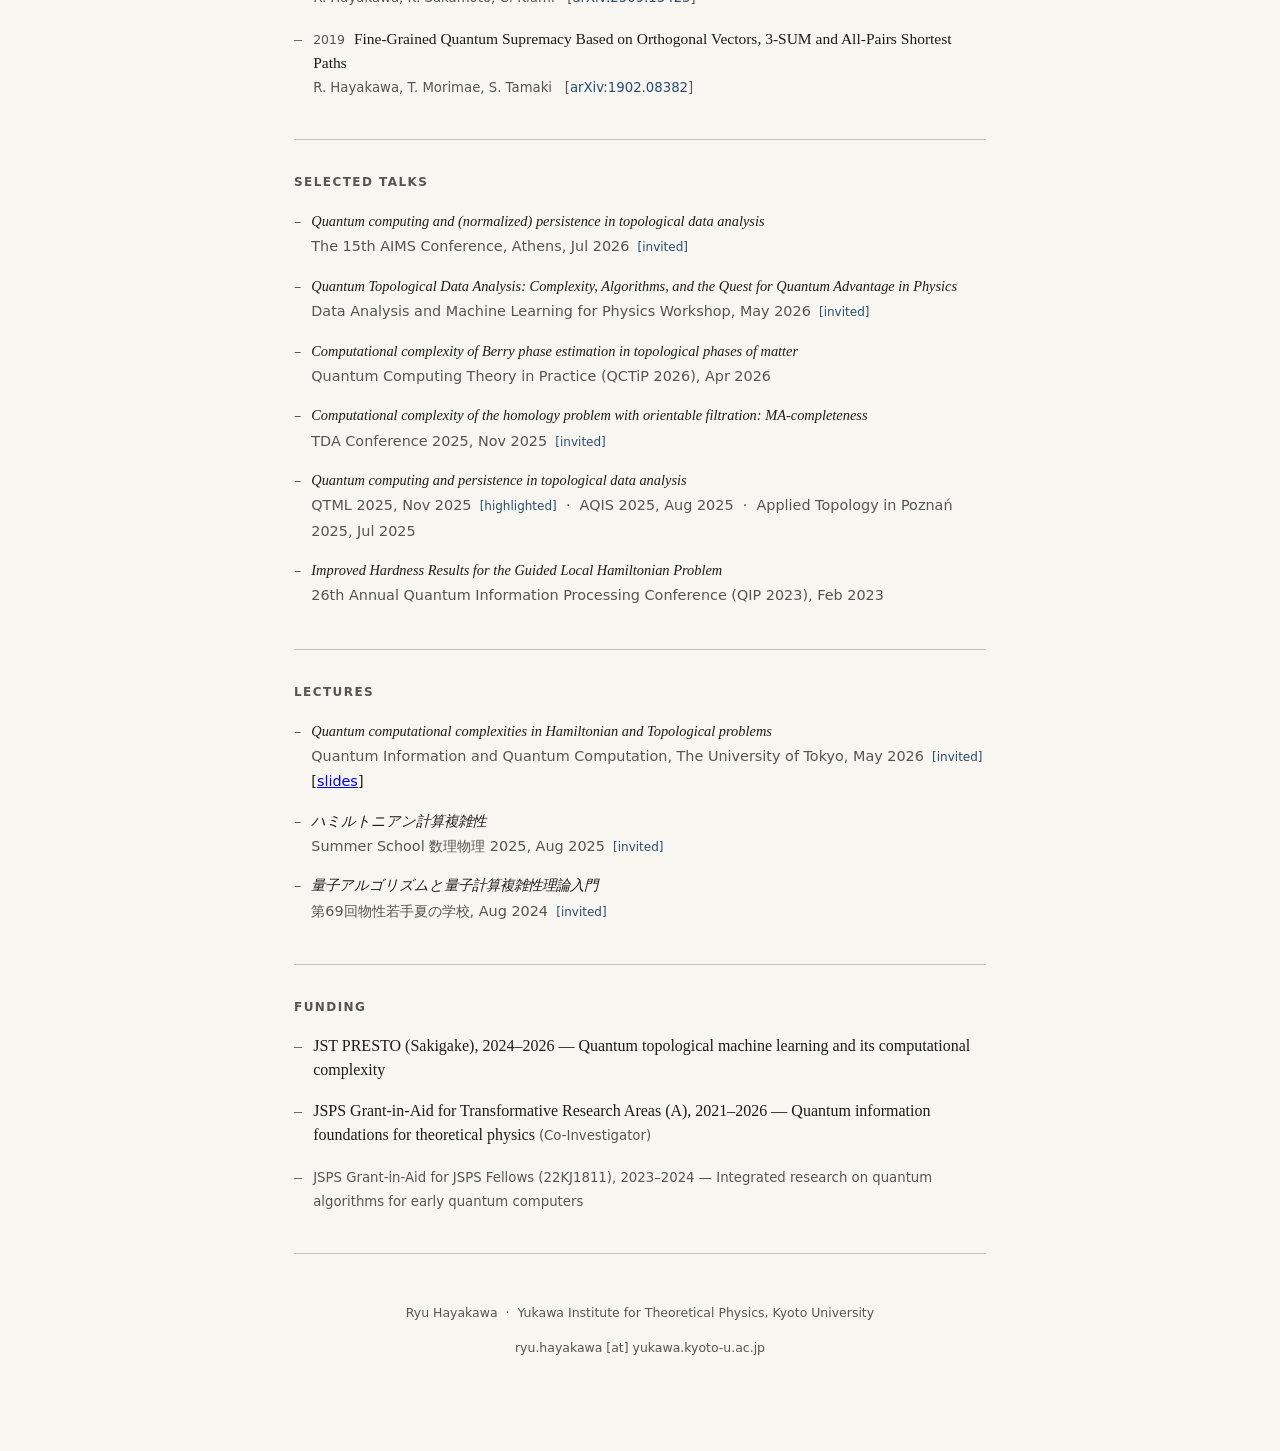
==== commit e520e2c3: "Refine publication typography for a compact layout" ====
--- a/docs/index.html
+++ b/docs/index.html
@@ -113,6 +113,7 @@
       margin-bottom: 1.1rem;
       padding-left: 1.2em;
       position: relative;
+      line-height: 1.5;
     }
     .pub-list li::before {
       content: "–";
@@ -120,7 +121,12 @@
       left: 0;
       color: var(--muted);
     }
-    .pub-list .title { font-style: italic; }
+    .pub-list .title {
+      font-family: Georgia, "Times New Roman", serif;
+      font-size: 15.5px;
+      font-style: normal;
+      font-weight: normal;
+    }
     .pub-list .meta {
       font-family: system-ui, sans-serif;
       font-size: 0.83rem;
